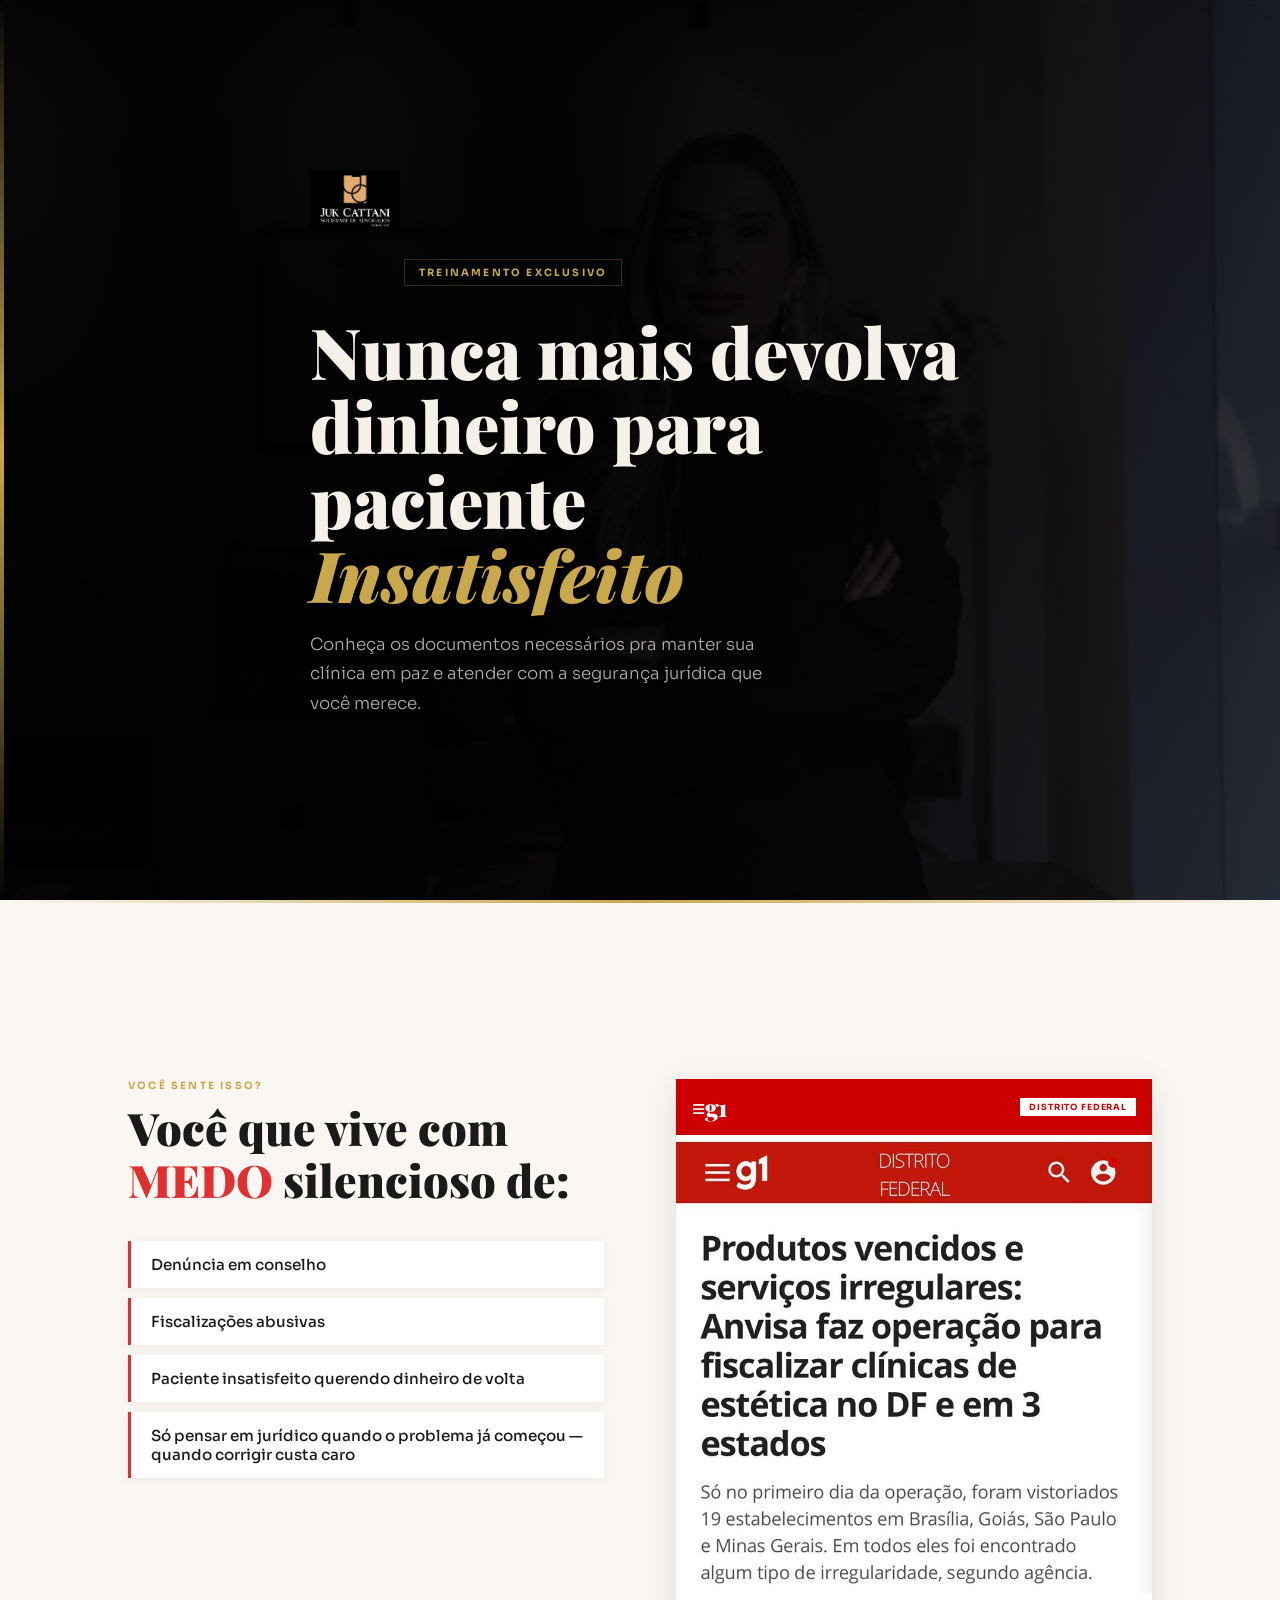
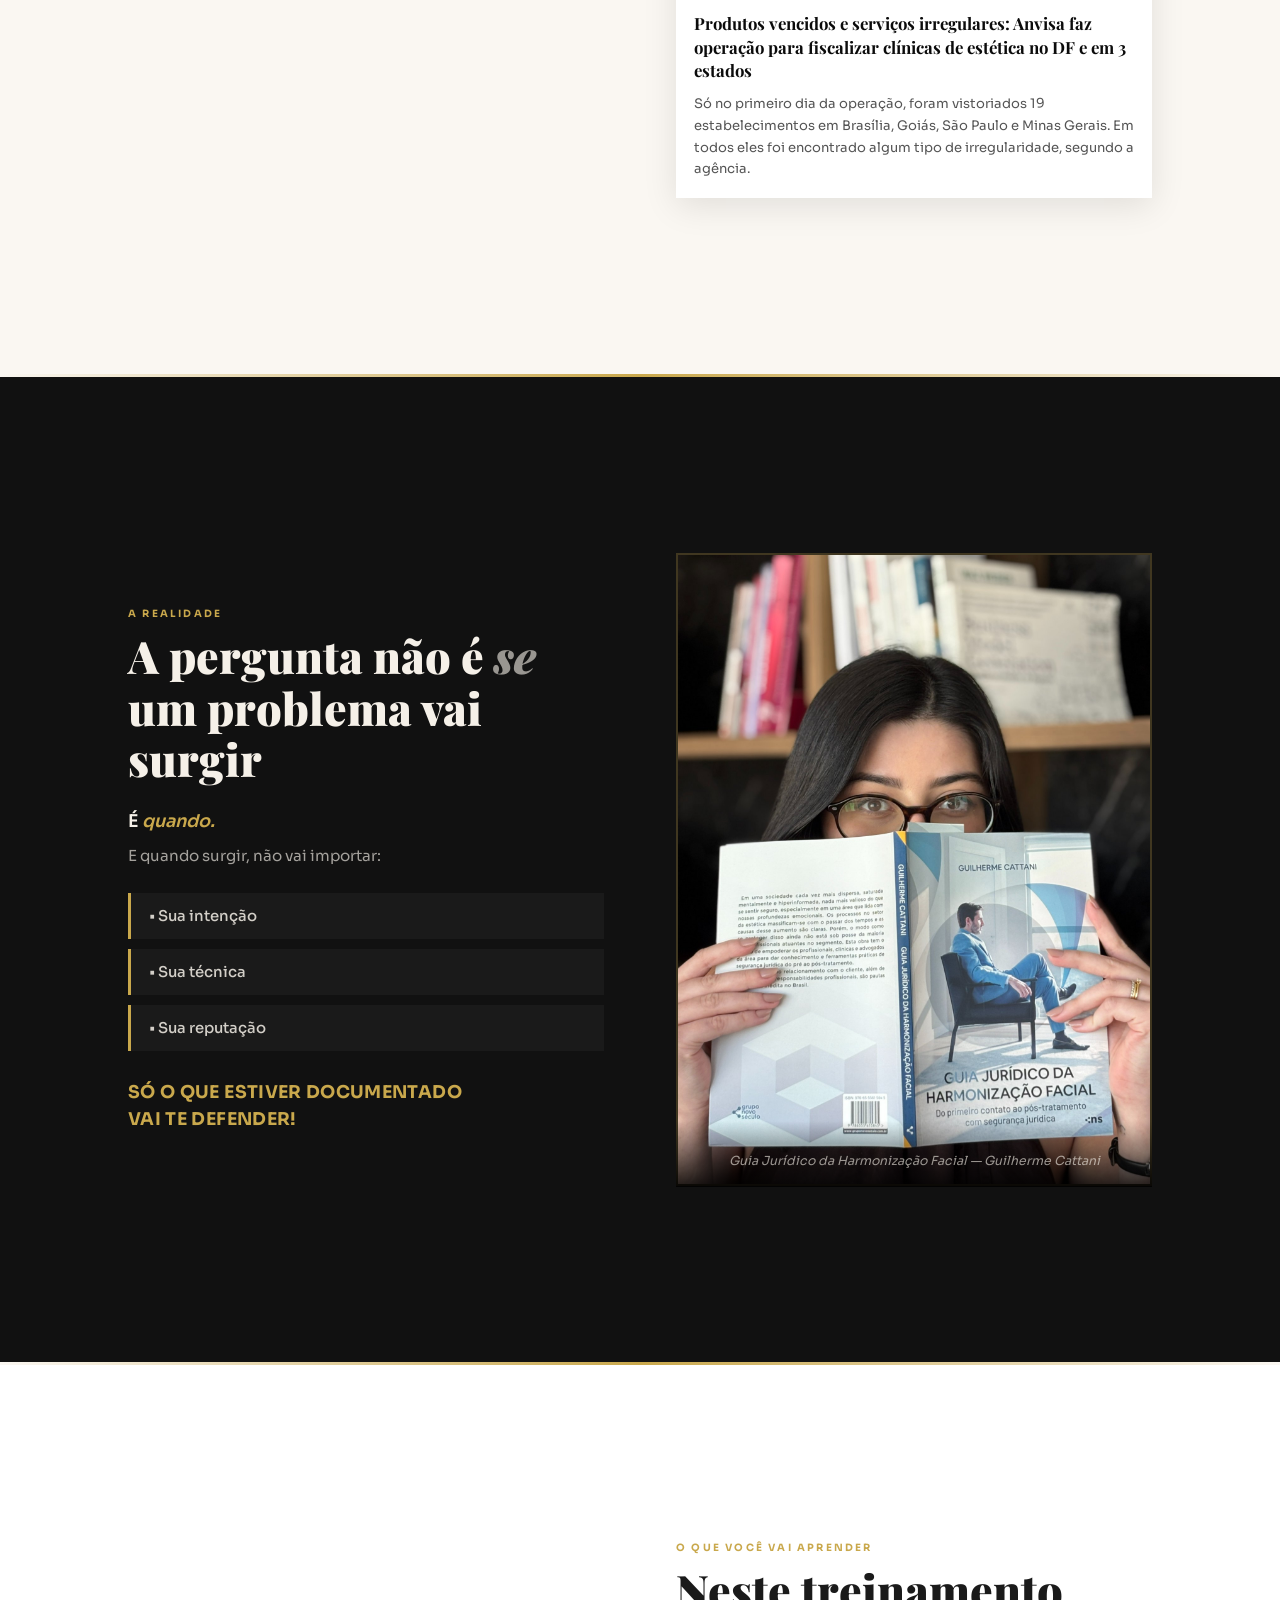
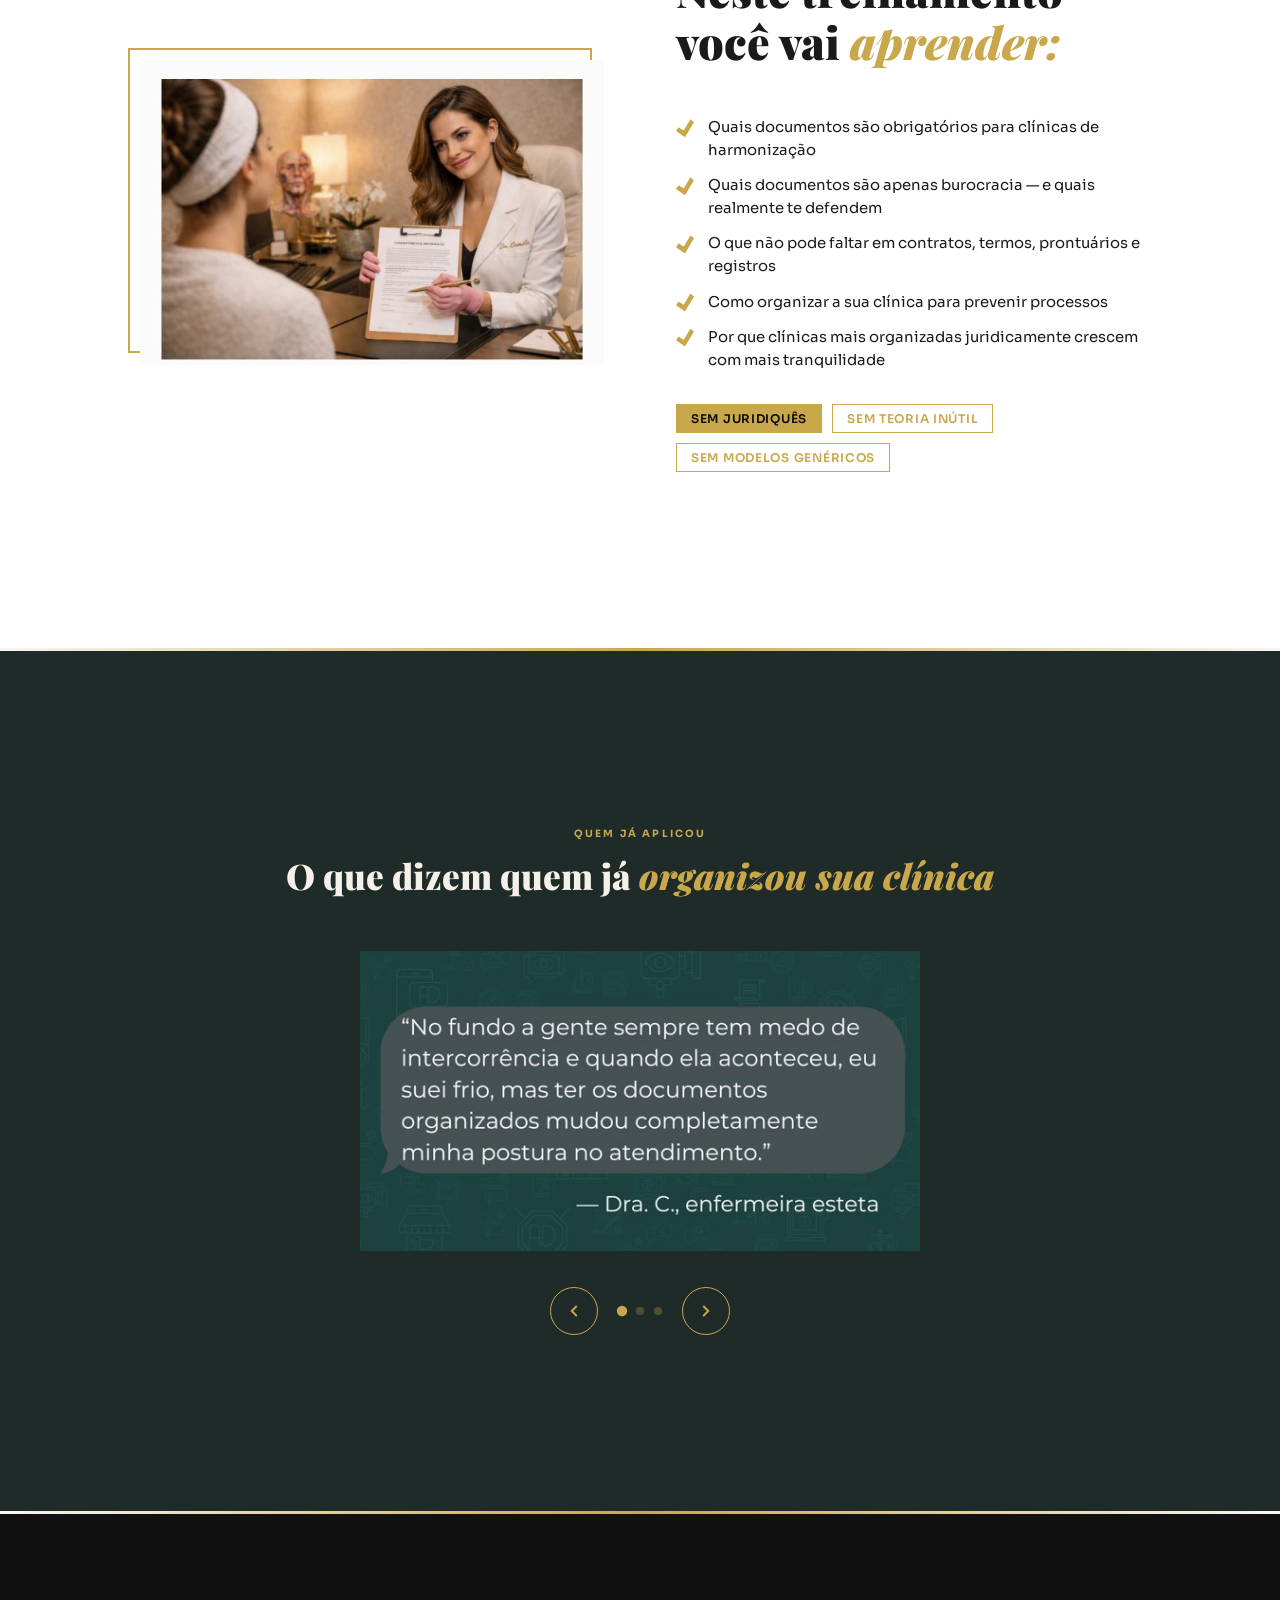
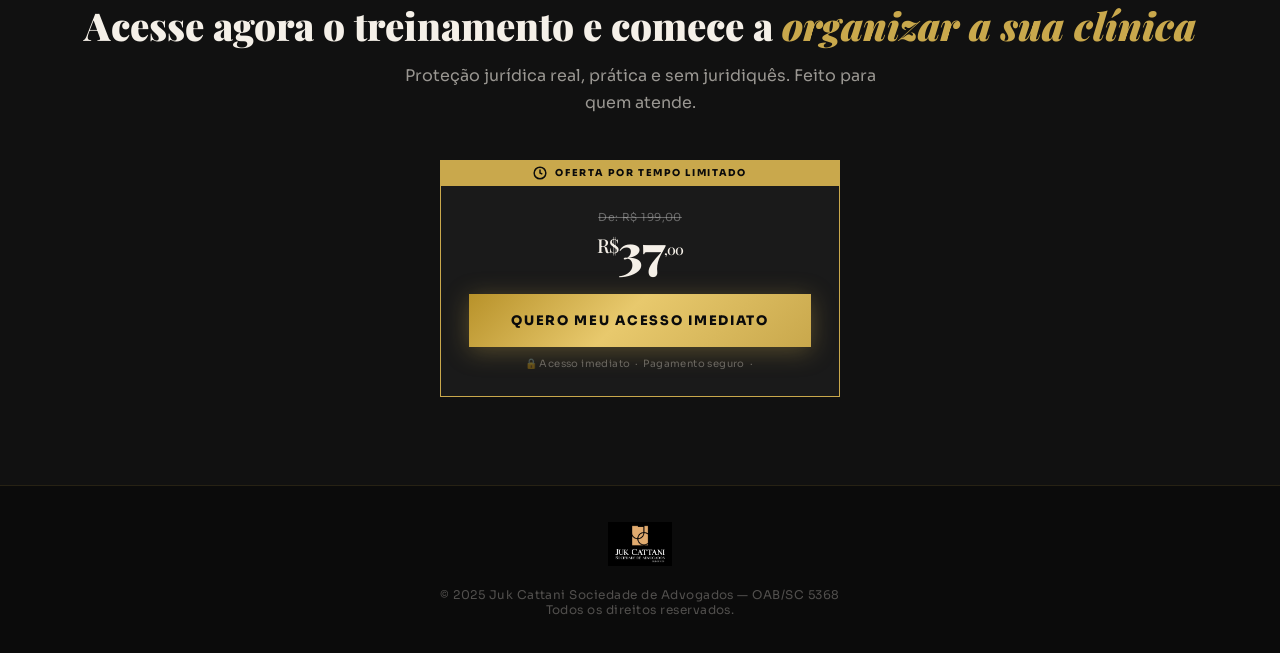
==== index.html @ ebd2e1d2 "Add files via upload" ====
<!DOCTYPE html>
<html lang="pt-BR">
<head>
<meta charset="UTF-8">
<meta name="viewport" content="width=device-width, initial-scale=1.0">
<title>Nunca Mais Devolva Dinheiro Para Paciente Insatisfeito — Juk Cattani</title>
<link rel="preconnect" href="https://fonts.googleapis.com">
<link rel="preconnect" href="https://fonts.gstatic.com" crossorigin>
<link href="https://fonts.googleapis.com/css2?family=Playfair+Display:ital,wght@0,700;0,900;1,700&family=Sora:wght@300;400;500;600;700;800&display=swap" rel="stylesheet">
<link rel="stylesheet" href="style.css">
</head>
<body>

<!-- HERO -->
<section class="hero">
  <div class="hero-bg"></div>
  <div class="hero-noise"></div>
  <div class="hero-gradient"></div>
  <div class="hero-line"></div>
  <div class="hero-content">
    <img data-src="__LOGO__" class="hero-logo" alt="Juk Cattani" src="">
    <div class="hero-tag">Treinamento Exclusivo</div>
    <h1>Nunca mais devolva dinheiro para paciente <span class="italic">Insatisfeito</span></h1>
    <p class="hero-sub">Conheça os documentos necessários pra manter sua clínica em paz e atender com a segurança jurídica que você merece.</p>
  </div>
</section>

<hr class="gold-divider">

<!-- PAIN -->
<section class="pain-section section-full">
  <div class="section">
    <div class="pain-grid">
      <div class="reveal-left">
        <div class="pain-intro">
          <div class="section-label">Você sente isso?</div>
          <h2 class="section-title">Você que vive com <span class="red">MEDO</span> silencioso de:</h2>
        </div>
        <ul class="pain-list">
          <li>Denúncia em conselho</li>
          <li>Fiscalizações abusivas</li>
          <li>Paciente insatisfeito querendo dinheiro de volta</li>
          <li>Só pensar em jurídico quando o problema já começou — quando corrigir custa caro</li>
        </ul>
      </div>
      <div class="reveal-right">
        <div class="news-card">
          <div class="news-header">
            <span class="news-g1">≡g1</span>
            <span class="news-region">Distrito Federal</span>
          </div>
          <div class="news-img-wrap">
            <img data-src="__NEWS__" alt="Notícia G1 Anvisa" src="" style="width:100%;display:block">
          </div>
          <div class="news-body">
            <h4>Produtos vencidos e serviços irregulares: Anvisa faz operação para fiscalizar clínicas de estética no DF e em 3 estados</h4>
            <p>Só no primeiro dia da operação, foram vistoriados 19 estabelecimentos em Brasília, Goiás, São Paulo e Minas Gerais. Em todos eles foi encontrado algum tipo de irregularidade, segundo a agência.</p>
          </div>
        </div>
      </div>
    </div>
  </div>
</section>

<hr class="gold-divider">

<!-- URGENCY -->
<section class="urgency-section section-full">
  <div class="section">
    <div class="urgency-grid">
      <div class="urgency-text reveal-left">
        <div class="section-label">A realidade</div>
        <h2 class="section-title" style="color:var(--white)">A pergunta não é <em style="color:rgba(245,240,232,.6)">se</em> um problema vai surgir</h2>
        <p class="urgency-lead">É <span style="color:var(--gold);font-style:italic">quando.</span></p>
        <p style="color:rgba(245,240,232,.65);font-size:.95rem;line-height:1.7;margin-bottom:20px">E quando surgir, não vai importar:</p>
        <div class="urgency-cards">
          <div class="urgency-card">• Sua intenção</div>
          <div class="urgency-card">• Sua técnica</div>
          <div class="urgency-card">• Sua reputação</div>
        </div>
        <p class="urgency-bold">SÓ O QUE ESTIVER DOCUMENTADO<br>VAI TE DEFENDER!</p>
      </div>
      <div class="urgency-img-wrap reveal-right">
        <img data-src="__BOOK__" alt="Guia Jurídico da Harmonização Facial" src="">
        <div class="urgency-img-label">Guia Jurídico da Harmonização Facial — Guilherme Cattani</div>
      </div>
    </div>
  </div>
</section>

<hr class="gold-divider">

<!-- LEARN -->
<section class="learn-section section-full">
  <div class="section">
    <div class="learn-grid">
      <div class="reveal-left">
        <div class="learn-img-outer">
          <div class="learn-img-deco"></div>
          <img data-src="__LEARN__" alt="Profissional em atendimento" src="">
        </div>
      </div>
      <div class="learn-content reveal-right">
        <div class="section-label">O que você vai aprender</div>
        <h2 class="section-title">Neste treinamento você vai <span class="italic">aprender:</span></h2>
        <br>
        <ul class="learn-items">
          <li>Quais documentos são obrigatórios para clínicas de harmonização</li>
          <li>Quais documentos são apenas burocracia — e quais realmente te defendem</li>
          <li>O que não pode faltar em contratos, termos, prontuários e registros</li>
          <li>Como organizar a sua clínica para prevenir processos</li>
          <li>Por que clínicas mais organizadas juridicamente crescem com mais tranquilidade</li>
        </ul>
        <div class="learn-tags">
          <span class="learn-tag solid">Sem juridiquês</span>
          <span class="learn-tag">Sem teoria inútil</span>
          <span class="learn-tag">Sem modelos genéricos</span>
        </div>
      </div>
    </div>
  </div>
</section>

<hr class="gold-divider">

<!-- TESTIMONIALS -->
<section class="testi-section section-full">
  <div class="section">
    <div class="section-label testi-label">Quem já aplicou</div>
    <h2 class="testi-heading reveal">O que dizem quem já <span class="accent">organizou sua clínica</span></h2>
    <div class="carousel-wrap reveal">
      <div class="carousel-track" id="testiTrack">
        <div class="carousel-slide"><img data-src="__T1__" alt="Depoimento Dra. C." src=""></div>
        <div class="carousel-slide"><img data-src="__T2__" alt="Depoimento Dra. R." src=""></div>
        <div class="carousel-slide"><img data-src="__T3__" alt="Depoimento Dra. M." src=""></div>
      </div>
    </div>
    <div class="carousel-controls">
      <button class="carousel-btn" id="testiPrev" aria-label="Anterior">
        <svg width="18" height="18" viewBox="0 0 24 24" fill="none" stroke="currentColor" stroke-width="2.5" stroke-linecap="round"><polyline points="15 18 9 12 15 6"/></svg>
      </button>
      <div class="carousel-dots" id="testiDots">
        <button class="carousel-dot active" data-index="0"></button>
        <button class="carousel-dot" data-index="1"></button>
        <button class="carousel-dot" data-index="2"></button>
      </div>
      <button class="carousel-btn" id="testiNext" aria-label="Próximo">
        <svg width="18" height="18" viewBox="0 0 24 24" fill="none" stroke="currentColor" stroke-width="2.5" stroke-linecap="round"><polyline points="9 18 15 12 9 6"/></svg>
      </button>
    </div>
  </div>
</section>

<hr class="gold-divider">

<!-- FINAL CTA -->
<section class="final-cta" id="comprar">
  <h2>Acesse agora o treinamento e comece a <span class="accent">organizar a sua clínica</span></h2>
  <p>Proteção jurídica real, prática e sem juridiquês. Feito para quem atende.</p>
  <div class="final-cta-wrap">
    <div class="final-cta-island">
      <div class="cta-timer-bar" style="justify-content:center">
        <svg width="14" height="14" viewBox="0 0 24 24" fill="none" stroke="currentColor" stroke-width="2.5"><circle cx="12" cy="12" r="10"/><path d="M12 6v6l4 2"/></svg>
        Oferta por Tempo Limitado
      </div>
      <div class="cta-box">
        <div class="cta-de"><s>De: R$ 199,00</s></div>
        <div class="cta-price"><sup>R$</sup>37<sup style="font-size:.9rem;margin-top:16px">,00</sup></div>
        <a href="#" class="btn-main">Quero Meu Acesso Imediato</a>
        <div class="cta-note">🔒 Acesso imediato &nbsp;·&nbsp; Pagamento seguro &nbsp;·&nbsp;</div>
      </div>
    </div>
  </div>
</section>

<!-- FOOTER -->
<footer class="footer">
  <img data-src="__LOGO__" class="footer-logo" alt="Juk Cattani" src="">
  <p>© 2025 Juk Cattani Sociedade de Advogados — OAB/SC 5368<br>Todos os direitos reservados.</p>
</footer>
<script src="script.js"></script>
</body>
</html>
---- style.css ----
*,*::before,*::after{box-sizing:border-box;margin:0;padding:0}
:root{
  --black:#0b0b0b;--dark:#111;--mid:#1a1a1a;--card-bg:#1e2b28;
  --gold:#c9a84c;--gold-light:#e8c96d;--gold-pale:#f5e9c8;
  --red:#c0392b;--red-bright:#e03030;
  --white:#f5f0e8;--cream:#faf7f2;--offwhite:#f0ebe0;
  --text:#1a1a1a;--muted:#666;--border:rgba(201,168,76,0.25);
}
html{scroll-behavior:smooth}
body{font-family:'Sora',sans-serif;background:var(--cream);color:var(--text);overflow-x:hidden}
.hero{position:relative;min-height:100vh;background:var(--black);display:flex;align-items:center;overflow:hidden}
.hero-bg{position:absolute;inset:0;opacity:.38;filter:grayscale(15%);background-size:cover;background-position:center 20%}
.hero-noise{position:absolute;inset:0;background-image:url("data:image/svg+xml,%3Csvg viewBox='0 0 200 200' xmlns='http://www.w3.org/2000/svg'%3E%3Cfilter id='n'%3E%3CfeTurbulence type='fractalNoise' baseFrequency='0.9' numOctaves='4' stitchTiles='stitch'/%3E%3C/filter%3E%3Crect width='100%25' height='100%25' filter='url(%23n)' opacity='0.04'/%3E%3C/svg%3E");opacity:.35;pointer-events:none}
.hero-gradient{position:absolute;inset:0;background:linear-gradient(110deg,rgba(0,0,0,.93) 42%,rgba(0,0,0,.35) 100%)}
.hero-line{position:absolute;left:0;top:0;bottom:0;width:4px;background:linear-gradient(180deg,transparent,var(--gold),transparent)}
.hero-content{position:relative;z-index:2;max-width:1120px;margin:0 auto;padding:120px 48px 80px}
.hero-logo{width:90px;margin-bottom:44px}
.hero-tag{display:inline-block;font-size:10px;font-weight:700;letter-spacing:.22em;text-transform:uppercase;color:var(--gold);border:1px solid var(--border);padding:6px 14px;margin-bottom:28px}
.hero h1{font-family:'Playfair Display',serif;font-size:clamp(3rem,5.5vw,5.2rem);font-weight:900;line-height:1.06;color:var(--white);max-width:660px;margin-bottom:18px}
.hero h1 .italic{font-style:italic;color:var(--gold)}
.hero-sub{font-size:1.05rem;font-weight:300;color:rgba(245,240,232,.72);max-width:460px;line-height:1.75;margin-bottom:52px}
.cta-island{display:inline-flex;flex-direction:column;align-items:stretch;min-width:340px}
.cta-timer-bar{background:var(--gold);color:var(--black);font-size:9.5px;font-weight:800;letter-spacing:.18em;text-transform:uppercase;padding:6px 16px;display:flex;align-items:center;gap:8px}
.cta-box{background:var(--mid);border:1px solid var(--gold);border-top:none;padding:24px 28px 26px;text-align:center}
.cta-de{font-size:11px;color:rgba(200,200,200,.45);letter-spacing:.04em;margin-bottom:2px}
.cta-price{font-family:'Playfair Display',serif;font-size:3rem;font-weight:900;color:var(--white);line-height:1;margin-bottom:20px;letter-spacing:-.02em}
.cta-price sup{font-size:1.2rem;vertical-align:top;margin-top:10px;display:inline-block;font-weight:500}
.btn-main{display:block;width:100%;background:linear-gradient(135deg,#b8922a 0%,var(--gold-light) 45%,var(--gold) 100%);color:var(--black);font-family:'Sora',sans-serif;font-size:.82rem;font-weight:800;letter-spacing:.13em;text-transform:uppercase;padding:18px 24px;border:none;cursor:pointer;text-decoration:none;text-align:center;position:relative;overflow:hidden;box-shadow:0 4px 24px rgba(201,168,76,.35);transition:filter .2s,transform .15s,box-shadow .2s}
.btn-main::before{content:'';position:absolute;inset:0;background:linear-gradient(135deg,transparent 30%,rgba(255,255,255,.28) 50%,transparent 70%);transform:translateX(-120%);transition:transform .55s}
.btn-main:hover::before{transform:translateX(120%)}
.btn-main:hover{filter:brightness(1.07);transform:translateY(-2px);box-shadow:0 8px 32px rgba(201,168,76,.45)}
.btn-main:active{transform:translateY(0)}
.cta-note{font-size:10px;color:rgba(245,240,232,.35);margin-top:10px;letter-spacing:.04em}
.section{max-width:1120px;margin:0 auto;padding:88px 48px}
.section-full{padding:88px 48px}
.section-label{font-size:10px;font-weight:700;letter-spacing:.22em;text-transform:uppercase;color:var(--gold);margin-bottom:10px}
.section-title{font-family:'Playfair Display',serif;font-weight:900;font-size:clamp(1.9rem,3.5vw,2.8rem);line-height:1.15;margin-bottom:0}
.section-title .red{color:var(--red-bright)}
.section-title .italic{font-style:italic;color:var(--gold)}
.pain-section{background:var(--cream)}
.pain-grid{display:grid;grid-template-columns:1fr 1fr;gap:72px;align-items:start}
.pain-intro{margin-bottom:36px}
.pain-list{list-style:none;display:flex;flex-direction:column;gap:10px;margin-top:32px}
.pain-list li{border-left:3px solid var(--red-bright);padding:14px 20px;background:white;font-size:.95rem;font-weight:500;box-shadow:0 2px 10px rgba(0,0,0,.06);transition:transform .2s,box-shadow .2s,border-color .2s}
.pain-list li:hover{transform:translateX(5px);box-shadow:0 4px 20px rgba(0,0,0,.1);border-color:var(--gold)}
.news-card{background:white;box-shadow:0 8px 32px rgba(0,0,0,.1);overflow:hidden}
.news-header{background:#cc0000;color:white;padding:12px 16px;display:flex;align-items:center;gap:10px}
.news-g1{font-family:'Playfair Display',serif;font-size:1.5rem;font-weight:900;letter-spacing:-.03em}
.news-region{font-size:8.5px;font-weight:700;letter-spacing:.1em;text-transform:uppercase;background:white;color:#cc0000;padding:4px 9px;margin-left:auto;white-space:nowrap}
.news-img-wrap{padding:0}
.news-img-wrap img{width:100%;display:block}
.news-body{padding:18px}
.news-body h4{font-size:1.05rem;font-weight:700;line-height:1.42;margin-bottom:10px;color:var(--black);font-family:'Playfair Display',serif}
.news-body p{font-size:.82rem;color:#555;line-height:1.65}
.urgency-section{background:var(--dark)}
.urgency-grid{display:grid;grid-template-columns:1fr 1fr;gap:72px;align-items:center}
.urgency-lead{font-size:1.1rem;font-weight:600;color:var(--white);margin:24px 0 10px;line-height:1.4}
.urgency-cards{display:flex;flex-direction:column;gap:10px;margin-top:24px}
.urgency-card{border-left:3px solid var(--gold);padding:14px 18px;background:rgba(255,255,255,.04);color:rgba(245,240,232,.85);font-size:.93rem;font-weight:500;transition:background .2s}
.urgency-card:hover{background:rgba(201,168,76,.08)}
.urgency-bold{font-size:1.1rem;font-weight:700;color:var(--gold);margin-top:28px;letter-spacing:.02em;line-height:1.5}
.urgency-img-wrap{position:relative}
.urgency-img-wrap img{width:100%;display:block;border:2px solid var(--border)}
.urgency-img-label{position:absolute;bottom:-1px;left:0;right:0;background:linear-gradient(transparent,rgba(0,0,0,.85));padding:32px 20px 18px;font-size:.78rem;color:rgba(245,240,232,.6);font-style:italic;text-align:center}
.learn-section{background:white}
.learn-grid{display:grid;grid-template-columns:1fr 1fr;gap:72px;align-items:center}
.learn-img-outer{position:relative;padding:12px 0 0 12px}
.learn-img-deco{position:absolute;top:0;left:0;right:12px;bottom:12px;border:2px solid var(--gold)}
.learn-img-outer img{position:relative;z-index:1;width:100%;display:block;object-fit:cover;max-height:520px}
.learn-content .section-title{margin-bottom:28px}
.learn-items{list-style:none;display:flex;flex-direction:column;gap:12px}
.learn-items li{display:flex;align-items:flex-start;gap:14px;font-size:.93rem;line-height:1.55;color:var(--text)}
.learn-items li::before{content:'';flex-shrink:0;width:18px;height:18px;margin-top:3px;background:var(--gold);clip-path:polygon(14% 44%,0 65%,50% 100%,100% 16%,80% 0%,43% 62%)}
.learn-tags{display:flex;flex-wrap:wrap;gap:10px;margin-top:32px}
.learn-tag{font-size:.75rem;font-weight:600;letter-spacing:.06em;text-transform:uppercase;padding:6px 14px;border:1.5px solid var(--gold);color:var(--gold)}
.learn-tag.solid{background:var(--gold);color:var(--black)}
.testi-section{background:var(--card-bg)}
.testi-label{text-align:center;margin-bottom:12px}
.testi-heading{font-family:'Playfair Display',serif;font-size:clamp(1.6rem,2.8vw,2.2rem);font-weight:900;color:var(--white);text-align:center;margin-bottom:52px}
.testi-heading .accent{color:var(--gold);font-style:italic}
.carousel-wrap{position:relative;overflow:hidden}
.carousel-track{display:flex;transition:transform .5s cubic-bezier(.4,0,.2,1)}
.carousel-slide{flex:0 0 100%;padding:0 12px}
.carousel-slide img{width:100%;display:block;margin:0 auto;max-width:560px}
.carousel-controls{display:flex;align-items:center;justify-content:center;gap:20px;margin-top:36px}
.carousel-btn{width:48px;height:48px;border-radius:50%;border:1.5px solid var(--gold);background:transparent;color:var(--gold);cursor:pointer;display:flex;align-items:center;justify-content:center;transition:background .2s,color .2s,transform .15s;flex-shrink:0}
.carousel-btn:hover{background:var(--gold);color:var(--black);transform:scale(1.08)}
.carousel-dots{display:flex;gap:10px}
.carousel-dot{width:8px;height:8px;border-radius:50%;background:rgba(201,168,76,.3);border:none;cursor:pointer;padding:0;transition:background .3s,transform .3s}
.carousel-dot.active{background:var(--gold);transform:scale(1.3)}
.final-cta{background:var(--dark);text-align:center;padding:88px 48px}
.final-cta h2{font-family:'Playfair Display',serif;font-size:clamp(1.8rem,3vw,2.6rem);font-weight:900;color:var(--white);margin-bottom:14px;line-height:1.2}
.final-cta h2 .accent{color:var(--gold);font-style:italic}
.final-cta p{font-size:1rem;color:rgba(245,240,232,.6);max-width:500px;margin:0 auto 44px;line-height:1.7}
.final-cta-wrap{display:flex;justify-content:center}
.final-cta-island{display:inline-flex;flex-direction:column;align-items:stretch;min-width:340px;max-width:400px;width:100%}
.footer{background:var(--black);text-align:center;padding:36px 48px;border-top:1px solid rgba(201,168,76,.15)}
.footer-logo{width:64px;margin:0 auto 16px}
.footer p{font-size:.75rem;color:rgba(245,240,232,.3);letter-spacing:.04em}
.gold-divider{height:3px;background:linear-gradient(90deg,transparent,var(--gold),transparent);border:none;margin:0}
.reveal{opacity:0;transform:translateY(28px);transition:opacity .7s ease,transform .7s ease}
.reveal.visible{opacity:1;transform:none}
.reveal-left{opacity:0;transform:translateX(-28px);transition:opacity .7s ease,transform .7s ease}
.reveal-left.visible{opacity:1;transform:none}
.reveal-right{opacity:0;transform:translateX(28px);transition:opacity .7s ease,transform .7s ease}
.reveal-right.visible{opacity:1;transform:none}
@media(max-width:768px){
  .hero-content,.section,.section-full,.final-cta,.footer{padding-left:24px;padding-right:24px}
  .pain-grid,.urgency-grid,.learn-grid{grid-template-columns:1fr;gap:40px}
  .carousel-slide img{max-width:100%}
  .cta-island,.final-cta-island{min-width:0;width:100%}
  .hero h1{font-size:2.4rem}
  .urgency-img-wrap{display:none}
}
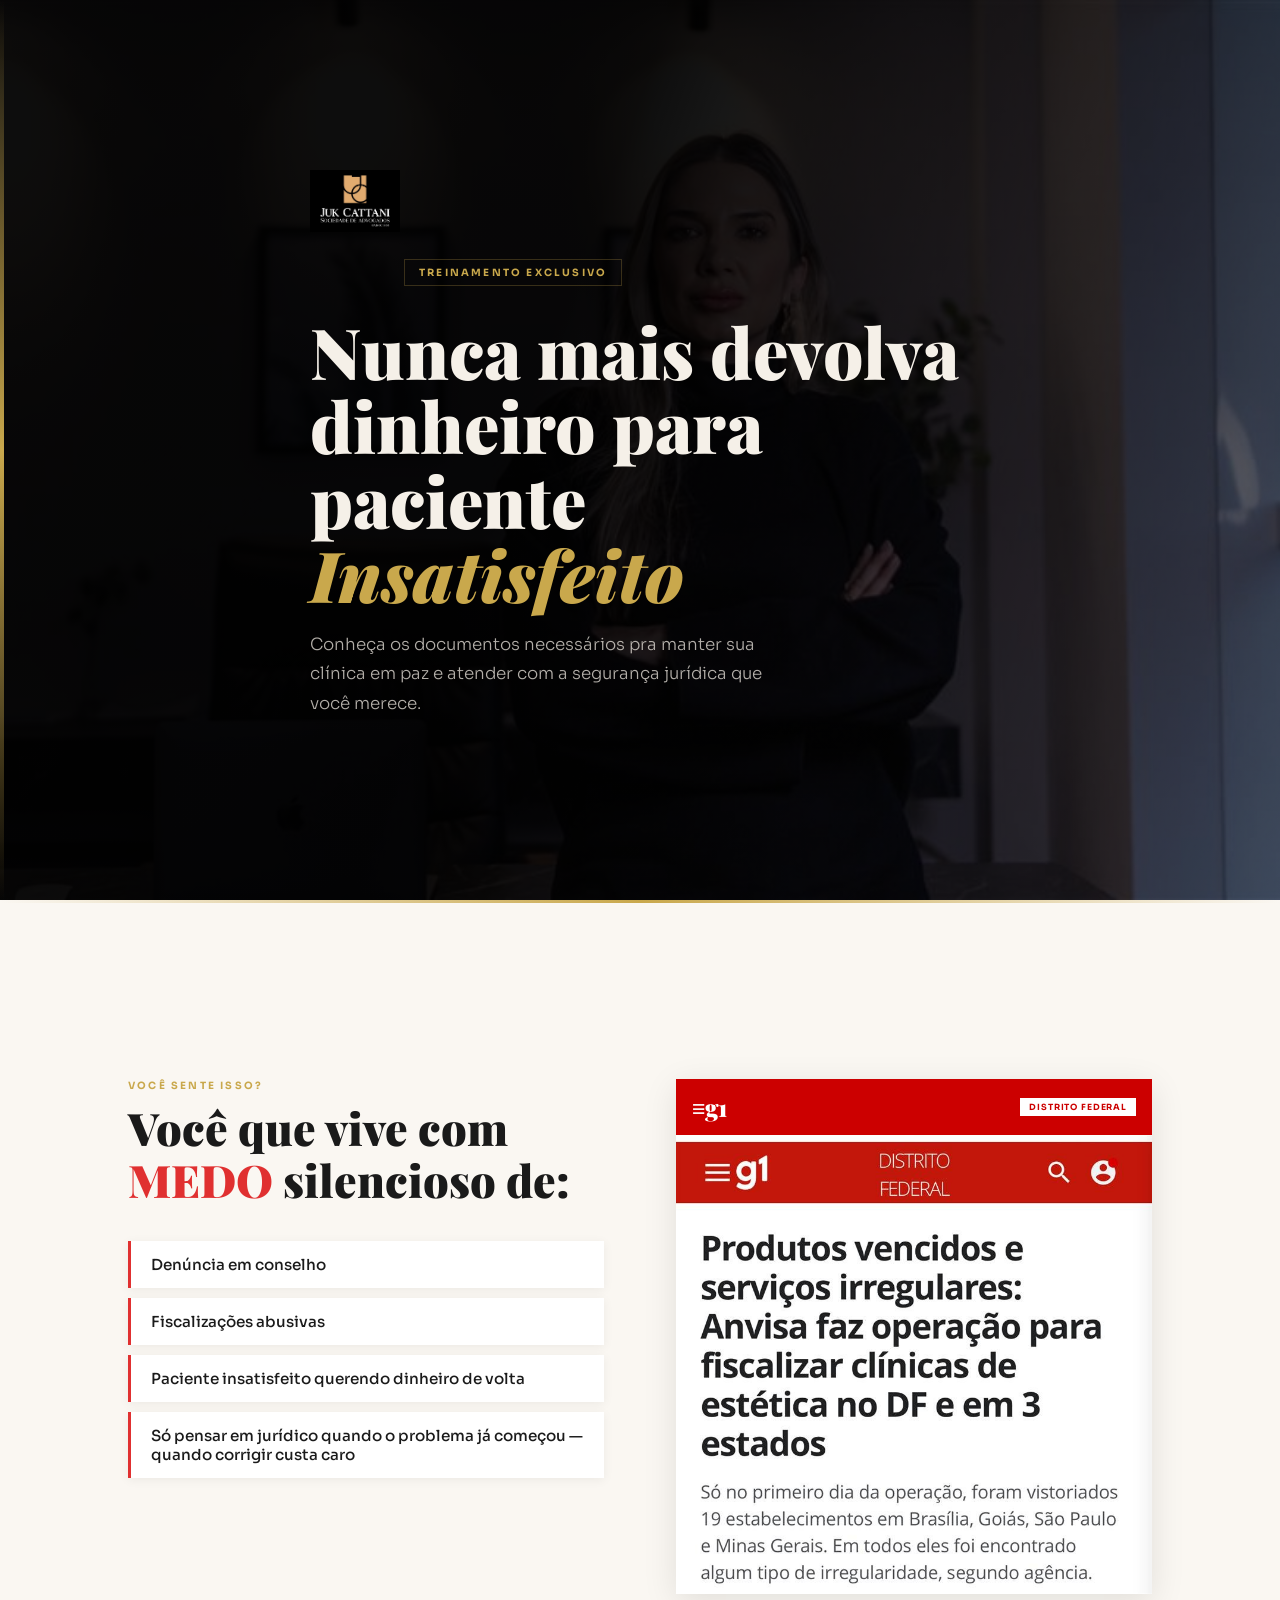
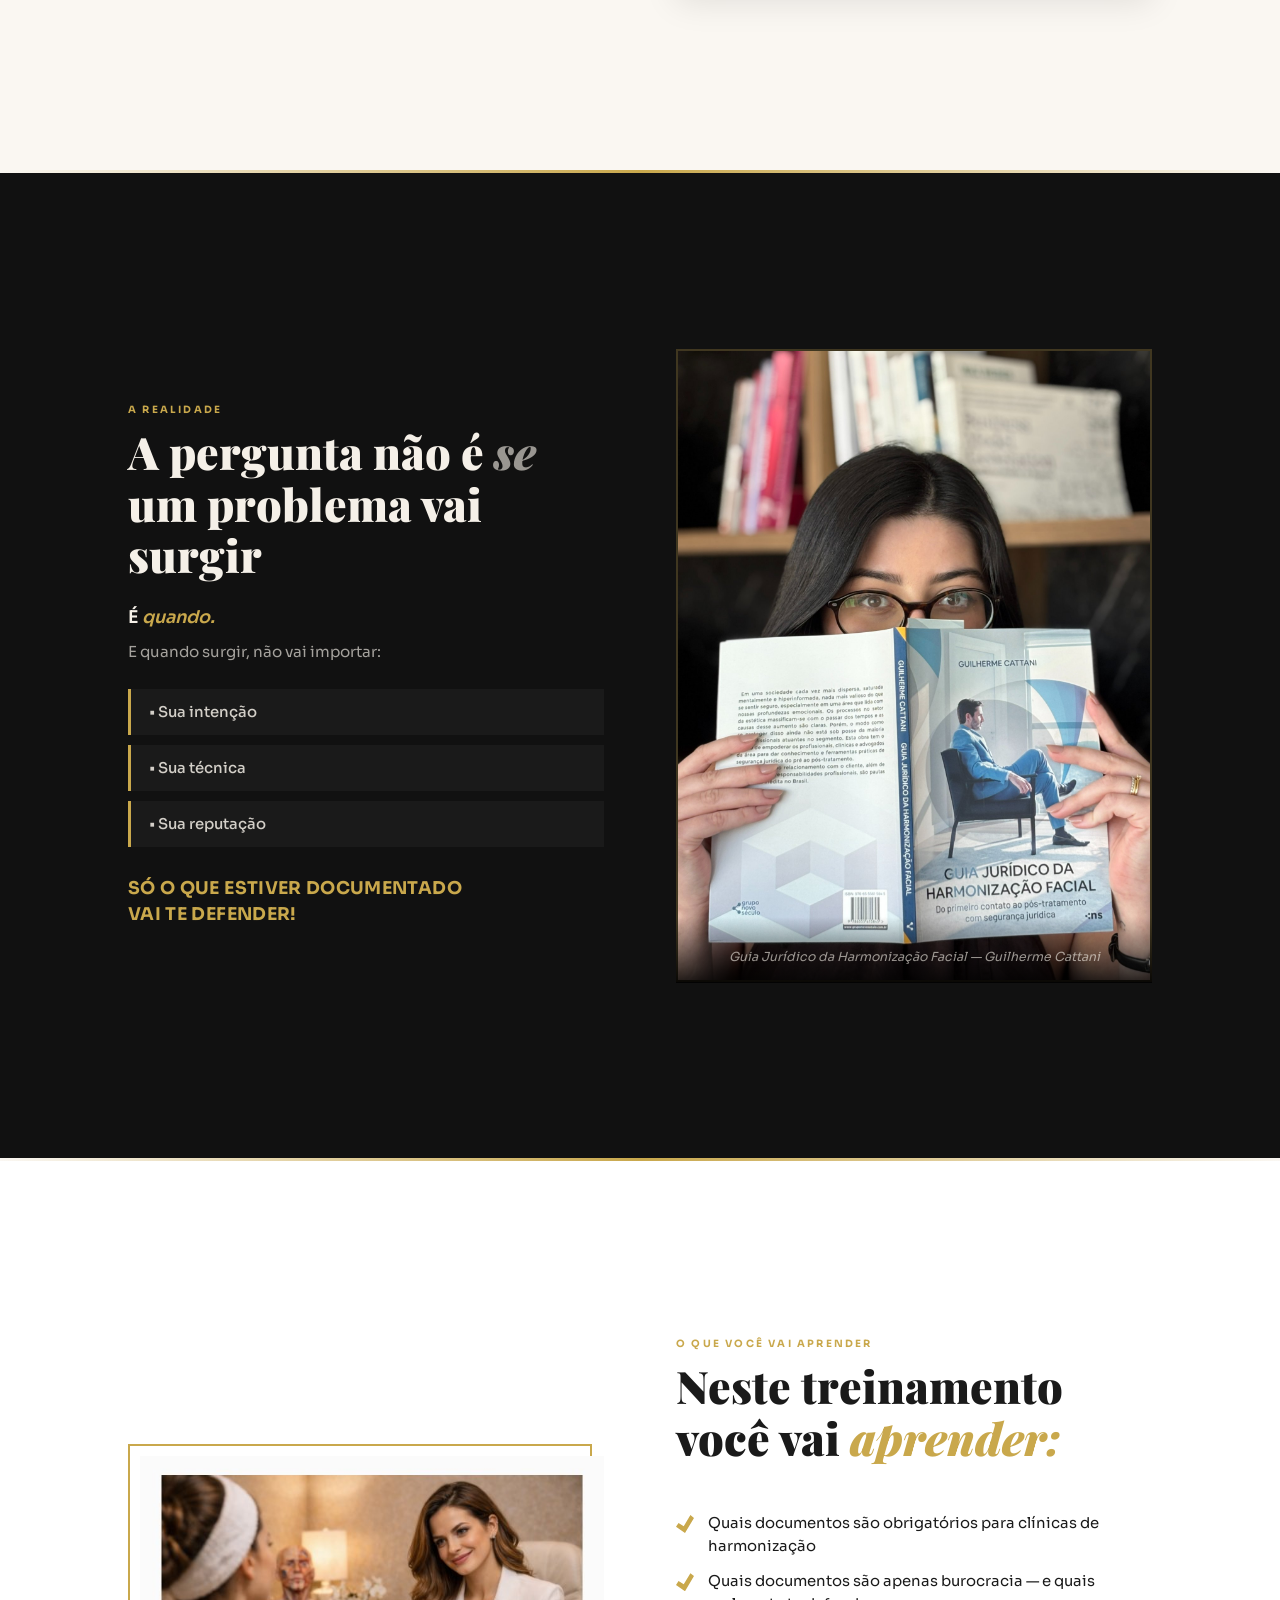
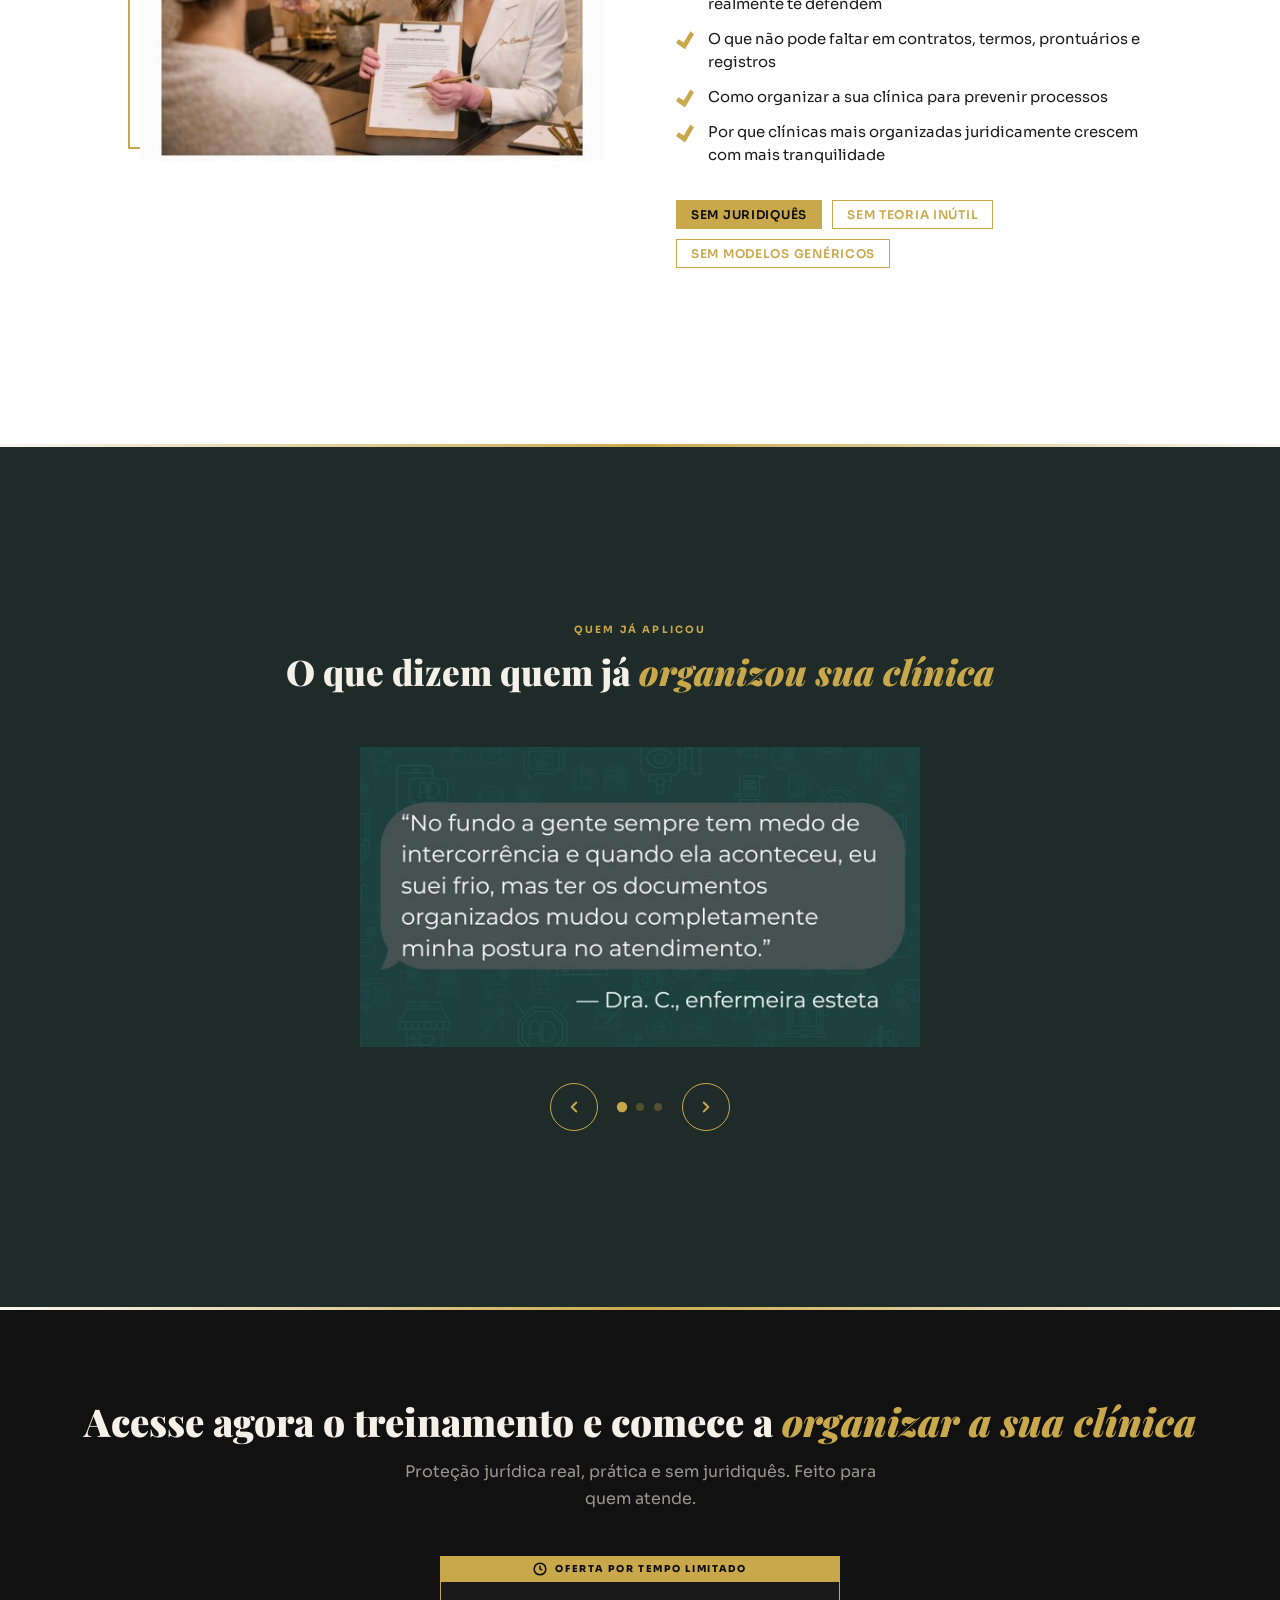
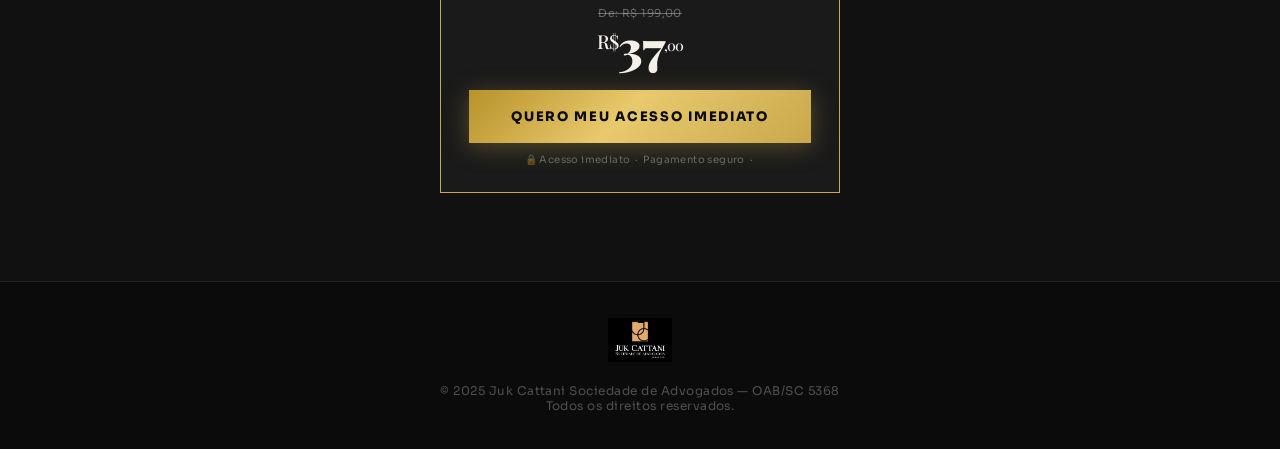
==== commit e91dccb8: "Remove news body section from index.html Removed news body content from index.html." ====
--- a/index.html
+++ b/index.html
@@ -51,10 +51,6 @@
           </div>
           <div class="news-img-wrap">
             <img data-src="__NEWS__" alt="Notícia G1 Anvisa" src="" style="width:100%;display:block">
-          </div>
-          <div class="news-body">
-            <h4>Produtos vencidos e serviços irregulares: Anvisa faz operação para fiscalizar clínicas de estética no DF e em 3 estados</h4>
-            <p>Só no primeiro dia da operação, foram vistoriados 19 estabelecimentos em Brasília, Goiás, São Paulo e Minas Gerais. Em todos eles foi encontrado algum tipo de irregularidade, segundo a agência.</p>
           </div>
         </div>
       </div>
@@ -180,4 +176,4 @@
 </footer>
 <script src="script.js"></script>
 </body>
-</html>+</html>
--- a/style.css
+++ b/style.css
@@ -9,7 +9,7 @@
 html{scroll-behavior:smooth}
 body{font-family:'Sora',sans-serif;background:var(--cream);color:var(--text);overflow-x:hidden}
 .hero{position:relative;min-height:100vh;background:var(--black);display:flex;align-items:center;overflow:hidden}
-.hero-bg{position:absolute;inset:0;opacity:.38;filter:grayscale(15%);background-size:cover;background-position:center 20%}
+.hero-bg{position:absolute;inset:0;opacity:.70;filter:grayscale(15%);background-size:cover;background-position:center 20%}
 .hero-noise{position:absolute;inset:0;background-image:url("data:image/svg+xml,%3Csvg viewBox='0 0 200 200' xmlns='http://www.w3.org/2000/svg'%3E%3Cfilter id='n'%3E%3CfeTurbulence type='fractalNoise' baseFrequency='0.9' numOctaves='4' stitchTiles='stitch'/%3E%3C/filter%3E%3Crect width='100%25' height='100%25' filter='url(%23n)' opacity='0.04'/%3E%3C/svg%3E");opacity:.35;pointer-events:none}
 .hero-gradient{position:absolute;inset:0;background:linear-gradient(110deg,rgba(0,0,0,.93) 42%,rgba(0,0,0,.35) 100%)}
 .hero-line{position:absolute;left:0;top:0;bottom:0;width:4px;background:linear-gradient(180deg,transparent,var(--gold),transparent)}
@@ -111,4 +111,4 @@
   .cta-island,.final-cta-island{min-width:0;width:100%}
   .hero h1{font-size:2.4rem}
   .urgency-img-wrap{display:none}
-}+}
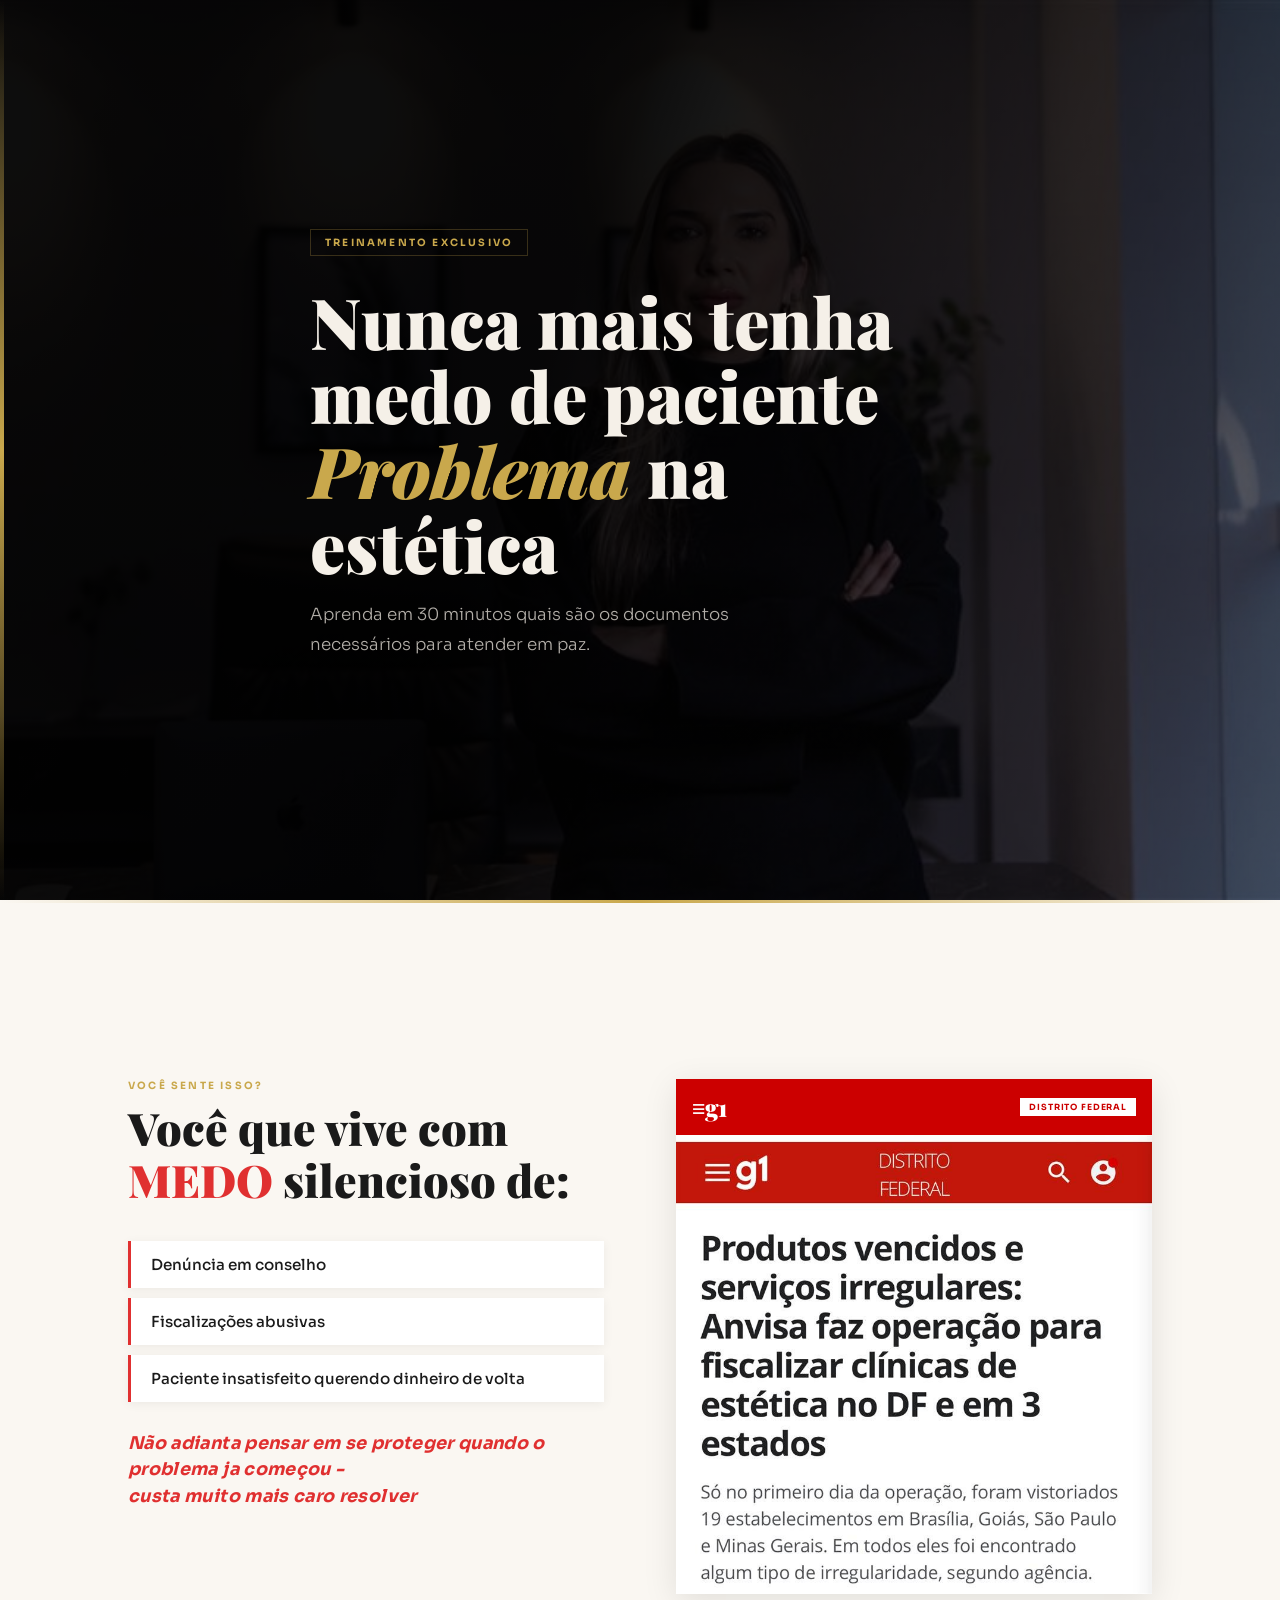
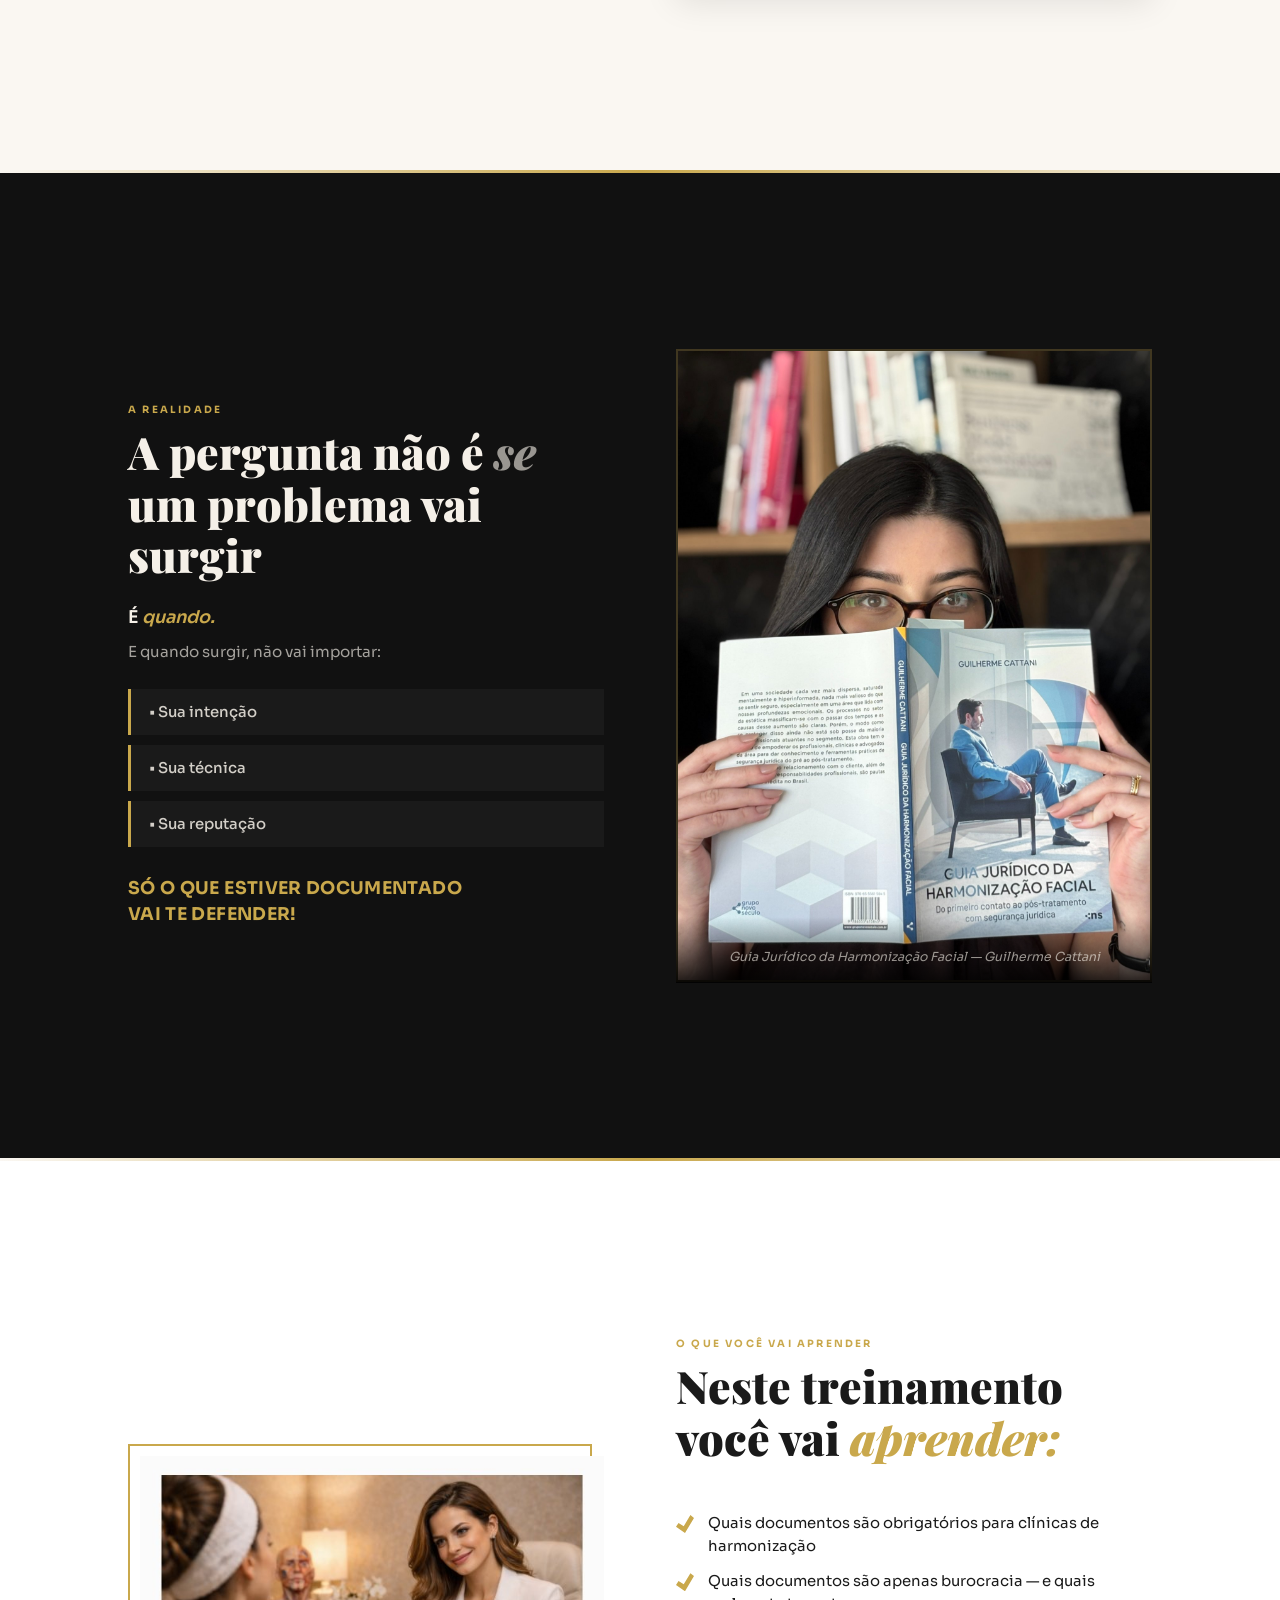
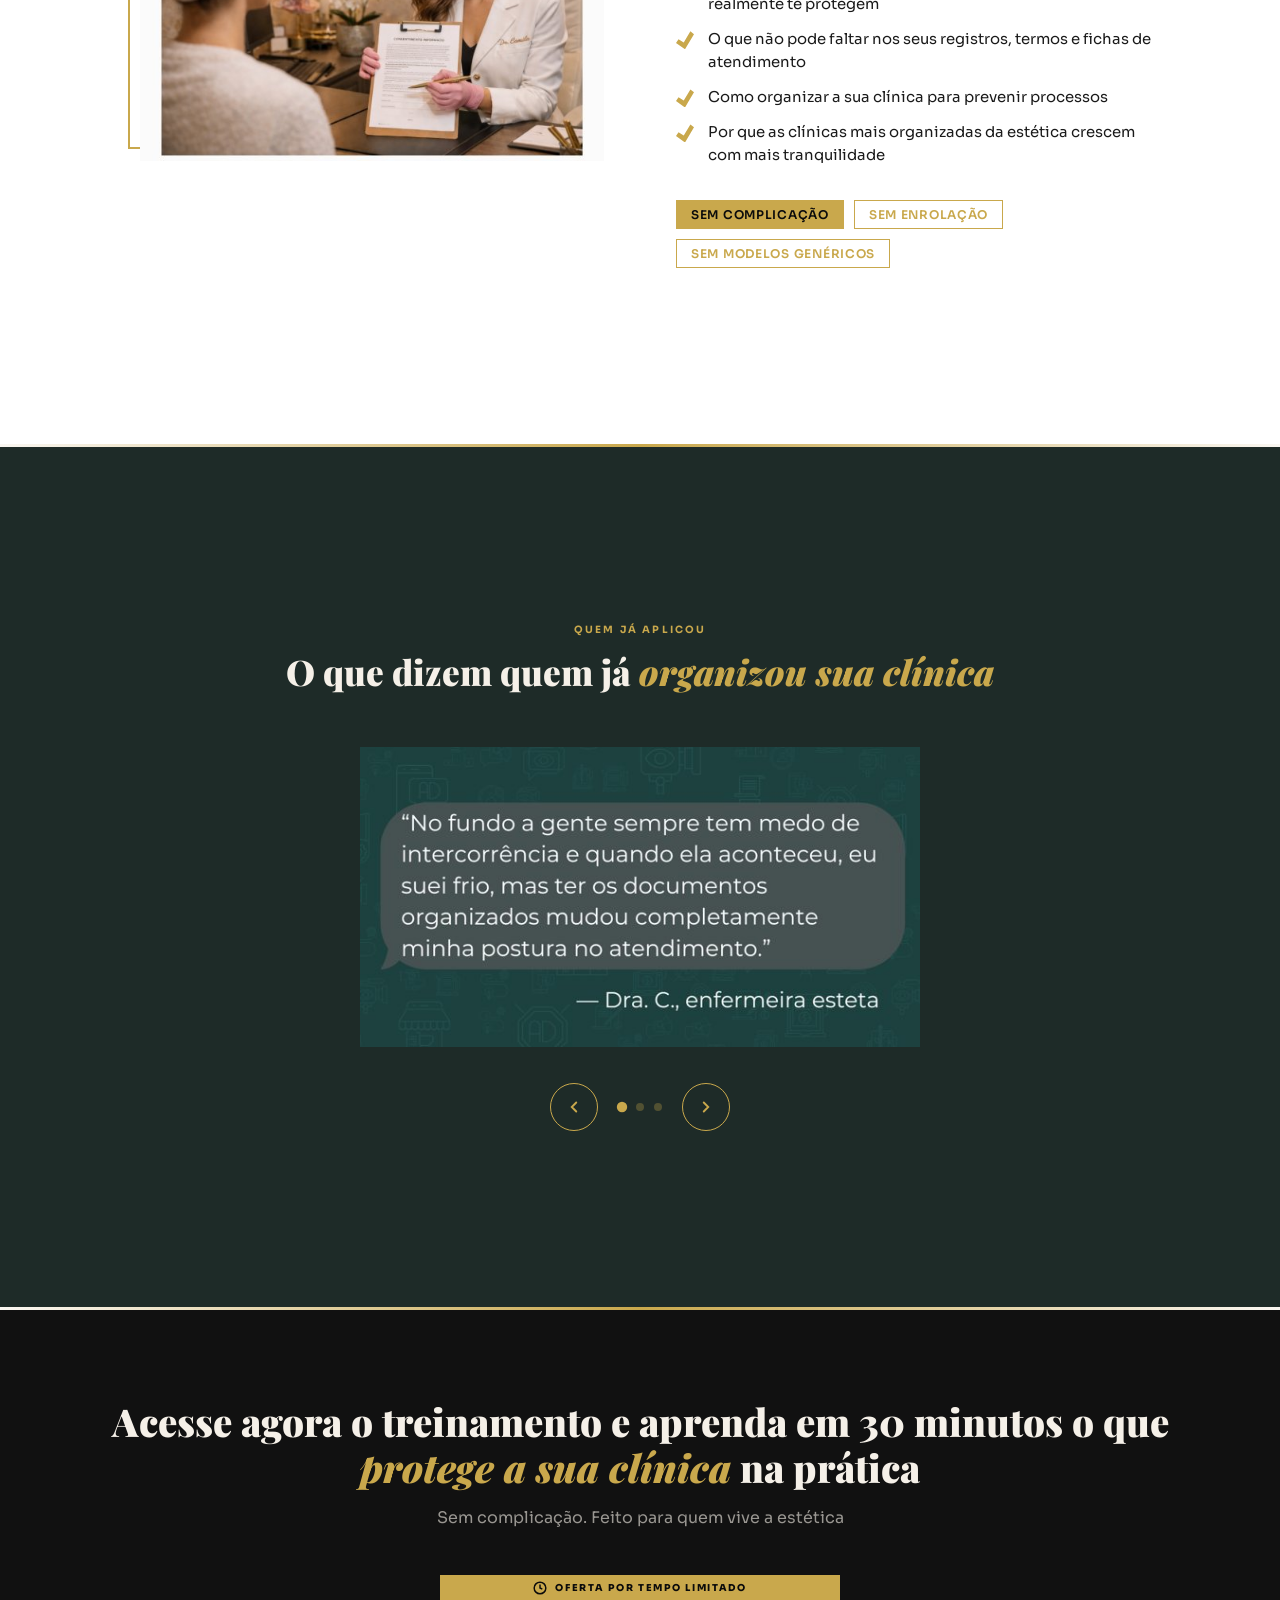
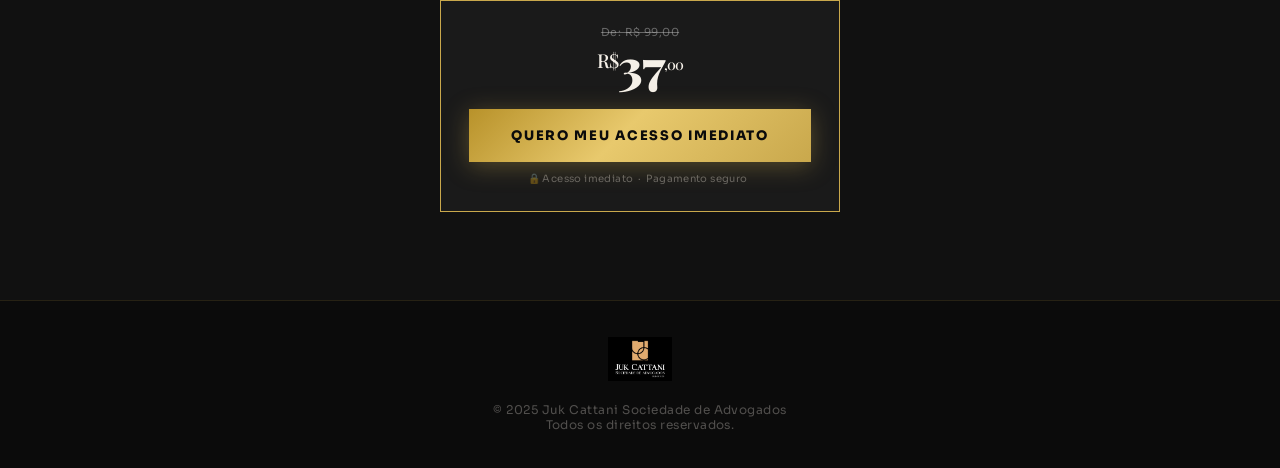
==== commit 1a3f5900: "Atualizações da lp" ====
--- a/index.html
+++ b/index.html
@@ -18,10 +18,9 @@
   <div class="hero-gradient"></div>
   <div class="hero-line"></div>
   <div class="hero-content">
-    <img data-src="__LOGO__" class="hero-logo" alt="Juk Cattani" src="">
     <div class="hero-tag">Treinamento Exclusivo</div>
-    <h1>Nunca mais devolva dinheiro para paciente <span class="italic">Insatisfeito</span></h1>
-    <p class="hero-sub">Conheça os documentos necessários pra manter sua clínica em paz e atender com a segurança jurídica que você merece.</p>
+    <h1>Nunca mais tenha medo de paciente <span class="italic">Problema</span> na estética</h1>
+    <p class="hero-sub">Aprenda em 30 minutos quais são os documentos necessários para atender em paz.</p>
   </div>
 </section>
 
@@ -40,8 +39,8 @@
           <li>Denúncia em conselho</li>
           <li>Fiscalizações abusivas</li>
           <li>Paciente insatisfeito querendo dinheiro de volta</li>
-          <li>Só pensar em jurídico quando o problema já começou — quando corrigir custa caro</li>
         </ul>
+        <p class="pain-complement-italic">Não adianta pensar em se proteger quando o problema ja começou - <br>custa muito mais caro resolver</p>
       </div>
       <div class="reveal-right">
         <div class="news-card">
@@ -102,14 +101,14 @@
         <br>
         <ul class="learn-items">
           <li>Quais documentos são obrigatórios para clínicas de harmonização</li>
-          <li>Quais documentos são apenas burocracia — e quais realmente te defendem</li>
-          <li>O que não pode faltar em contratos, termos, prontuários e registros</li>
+          <li>Quais documentos são apenas burocracia — e quais realmente te protegem</li>
+          <li>O que não pode faltar nos seus registros, termos e fichas de atendimento</li>
           <li>Como organizar a sua clínica para prevenir processos</li>
-          <li>Por que clínicas mais organizadas juridicamente crescem com mais tranquilidade</li>
+          <li>Por que as clínicas mais organizadas da estética crescem com mais tranquilidade</li>
         </ul>
         <div class="learn-tags">
-          <span class="learn-tag solid">Sem juridiquês</span>
-          <span class="learn-tag">Sem teoria inútil</span>
+          <span class="learn-tag solid">Sem complicação</span>
+          <span class="learn-tag">Sem enrolação</span>
           <span class="learn-tag">Sem modelos genéricos</span>
         </div>
       </div>
@@ -151,8 +150,8 @@
 
 <!-- FINAL CTA -->
 <section class="final-cta" id="comprar">
-  <h2>Acesse agora o treinamento e comece a <span class="accent">organizar a sua clínica</span></h2>
-  <p>Proteção jurídica real, prática e sem juridiquês. Feito para quem atende.</p>
+  <h2>Acesse agora o treinamento e aprenda em 30 minutos o que <span class="accent">protege a sua clínica</span> na prática</h2>
+  <p>Sem complicação. Feito para quem vive a estética</p>
   <div class="final-cta-wrap">
     <div class="final-cta-island">
       <div class="cta-timer-bar" style="justify-content:center">
@@ -160,10 +159,10 @@
         Oferta por Tempo Limitado
       </div>
       <div class="cta-box">
-        <div class="cta-de"><s>De: R$ 199,00</s></div>
+        <div class="cta-de"><s>De: R$ 99,00</s></div>
         <div class="cta-price"><sup>R$</sup>37<sup style="font-size:.9rem;margin-top:16px">,00</sup></div>
         <a href="#" class="btn-main">Quero Meu Acesso Imediato</a>
-        <div class="cta-note">🔒 Acesso imediato &nbsp;·&nbsp; Pagamento seguro &nbsp;·&nbsp;</div>
+        <div class="cta-note">🔒 Acesso imediato &nbsp;·&nbsp; Pagamento seguro &nbsp;</div>
       </div>
     </div>
   </div>
@@ -172,7 +171,7 @@
 <!-- FOOTER -->
 <footer class="footer">
   <img data-src="__LOGO__" class="footer-logo" alt="Juk Cattani" src="">
-  <p>© 2025 Juk Cattani Sociedade de Advogados — OAB/SC 5368<br>Todos os direitos reservados.</p>
+  <p>© 2025 Juk Cattani Sociedade de Advogados<br>Todos os direitos reservados.</p>
 </footer>
 <script src="script.js"></script>
 </body>
--- a/style.css
+++ b/style.css
@@ -43,6 +43,7 @@
 .pain-list{list-style:none;display:flex;flex-direction:column;gap:10px;margin-top:32px}
 .pain-list li{border-left:3px solid var(--red-bright);padding:14px 20px;background:white;font-size:.95rem;font-weight:500;box-shadow:0 2px 10px rgba(0,0,0,.06);transition:transform .2s,box-shadow .2s,border-color .2s}
 .pain-list li:hover{transform:translateX(5px);box-shadow:0 4px 20px rgba(0,0,0,.1);border-color:var(--gold)}
+.pain-complement-italic{font-style: italic;font-size:1.1rem;font-weight:700;color:var(--red-bright);margin-top:28px;letter-spacing:.02em;line-height:1.5}
 .news-card{background:white;box-shadow:0 8px 32px rgba(0,0,0,.1);overflow:hidden}
 .news-header{background:#cc0000;color:white;padding:12px 16px;display:flex;align-items:center;gap:10px}
 .news-g1{font-family:'Playfair Display',serif;font-size:1.5rem;font-weight:900;letter-spacing:-.03em}
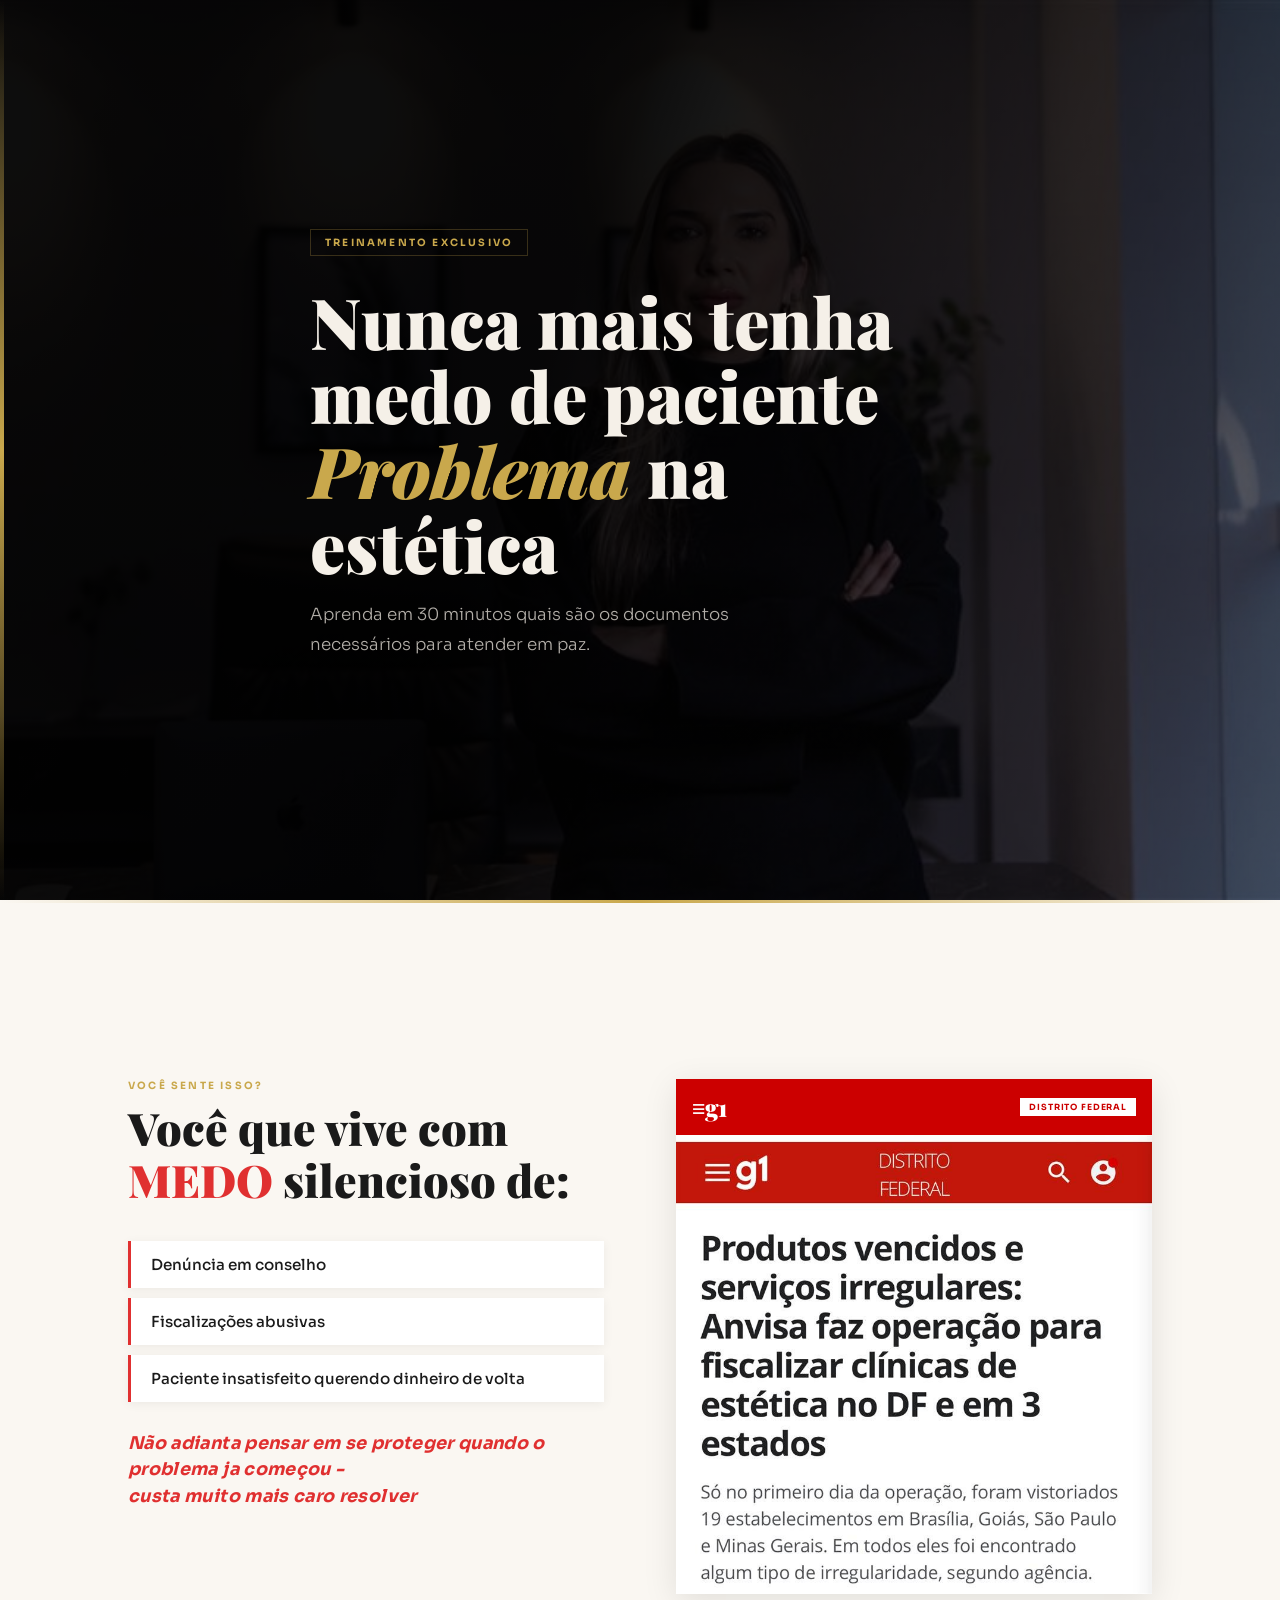
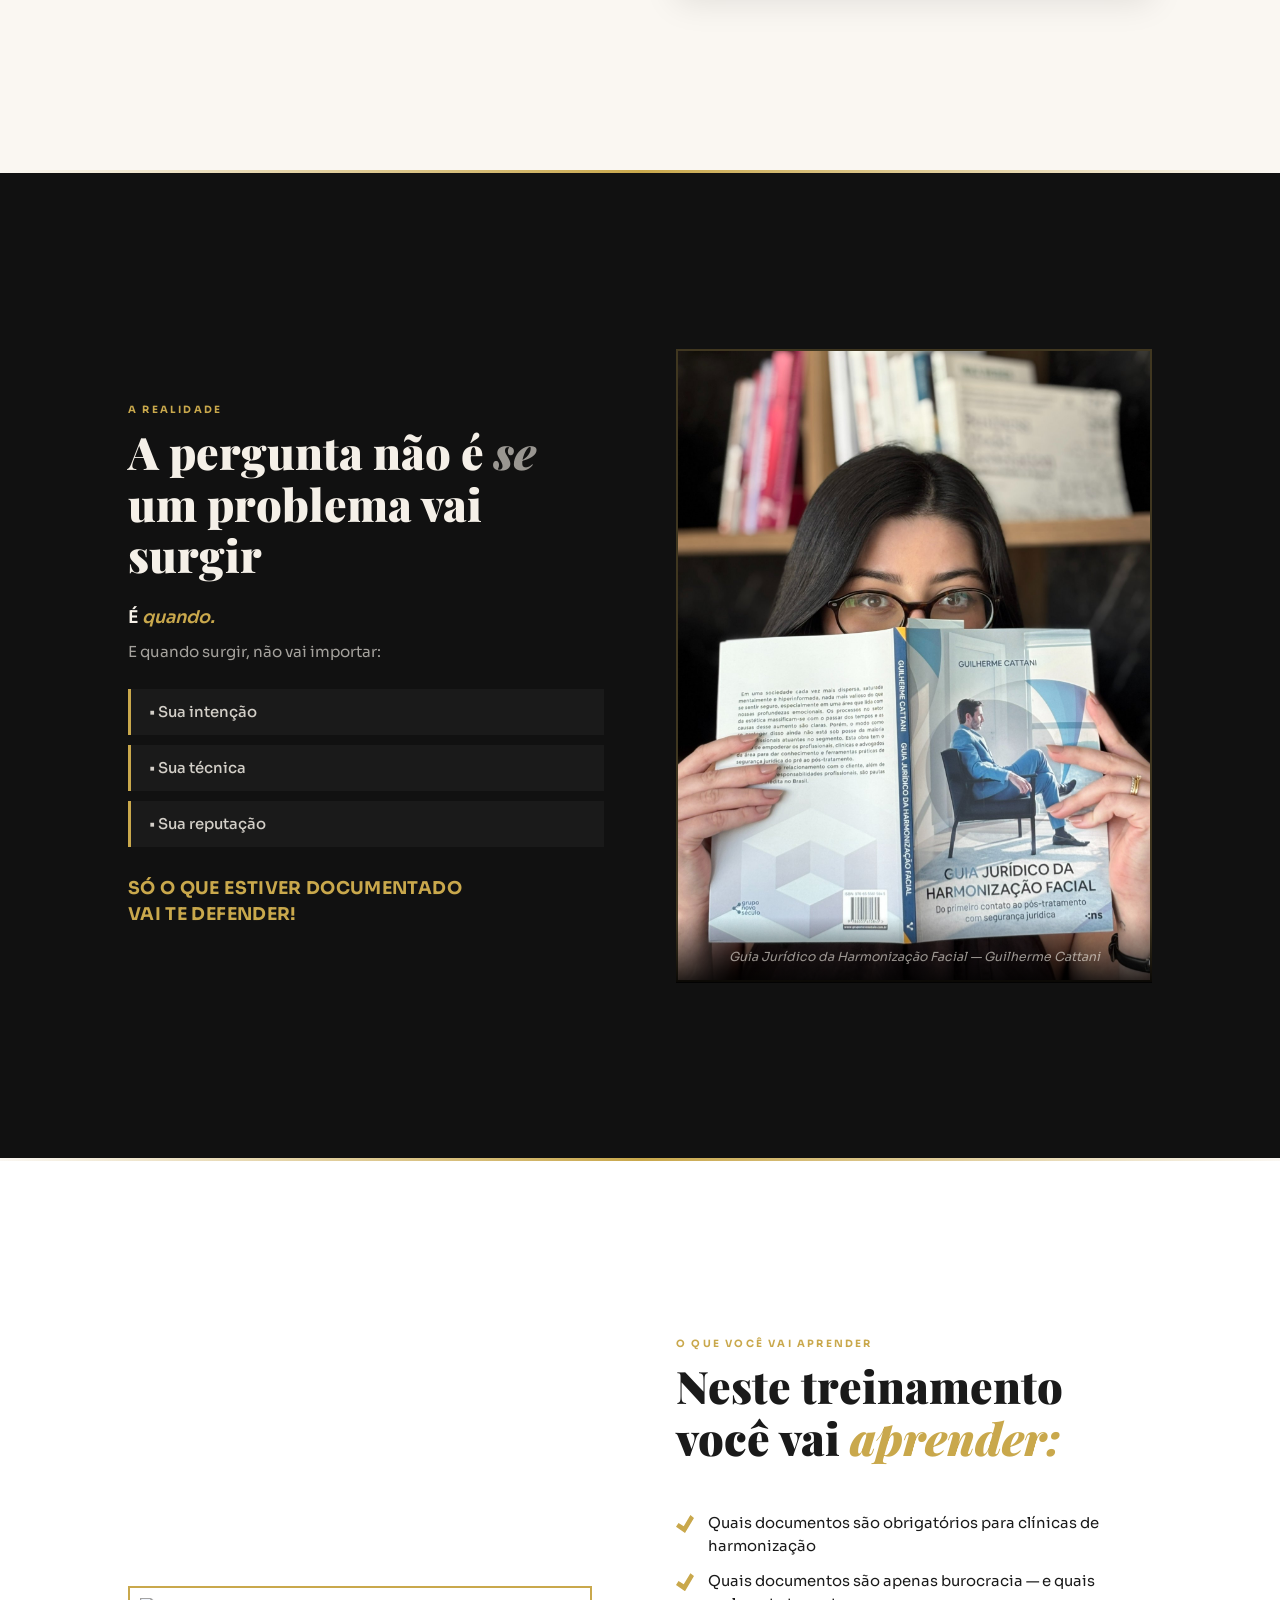
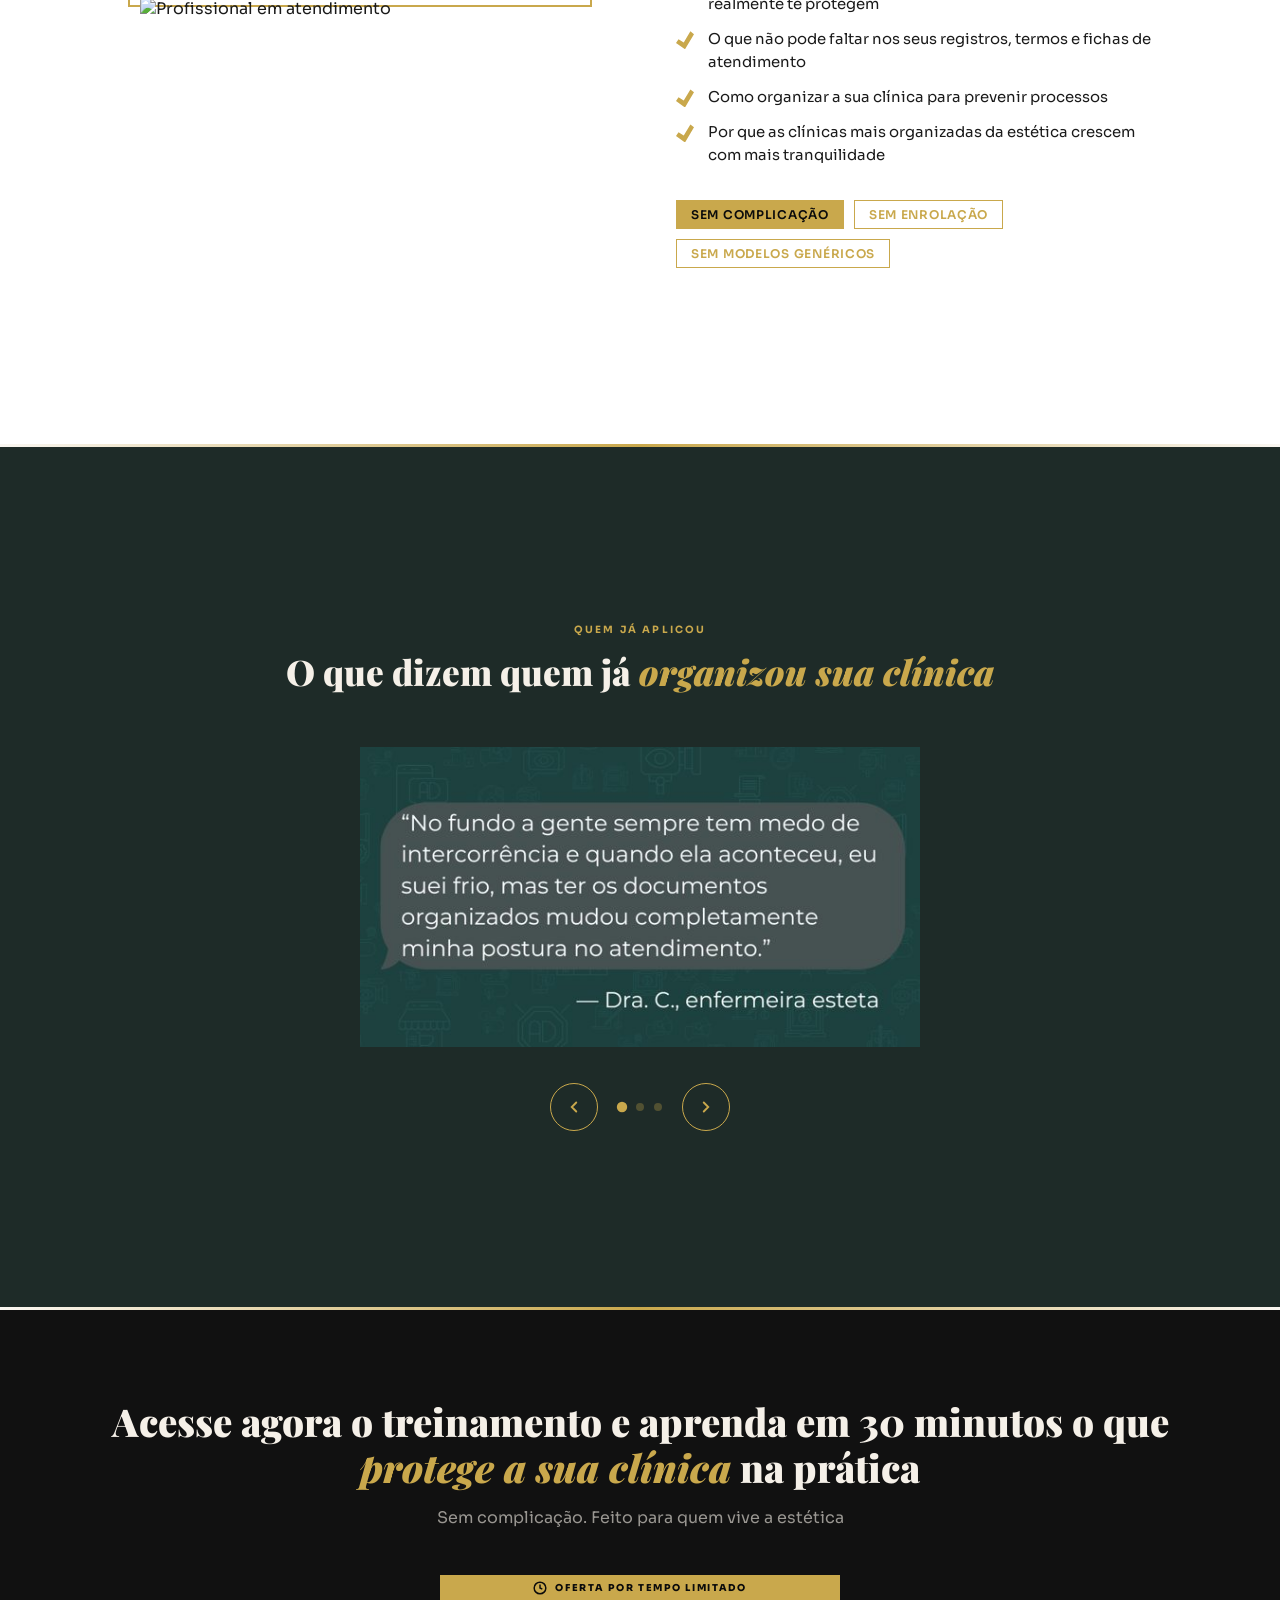
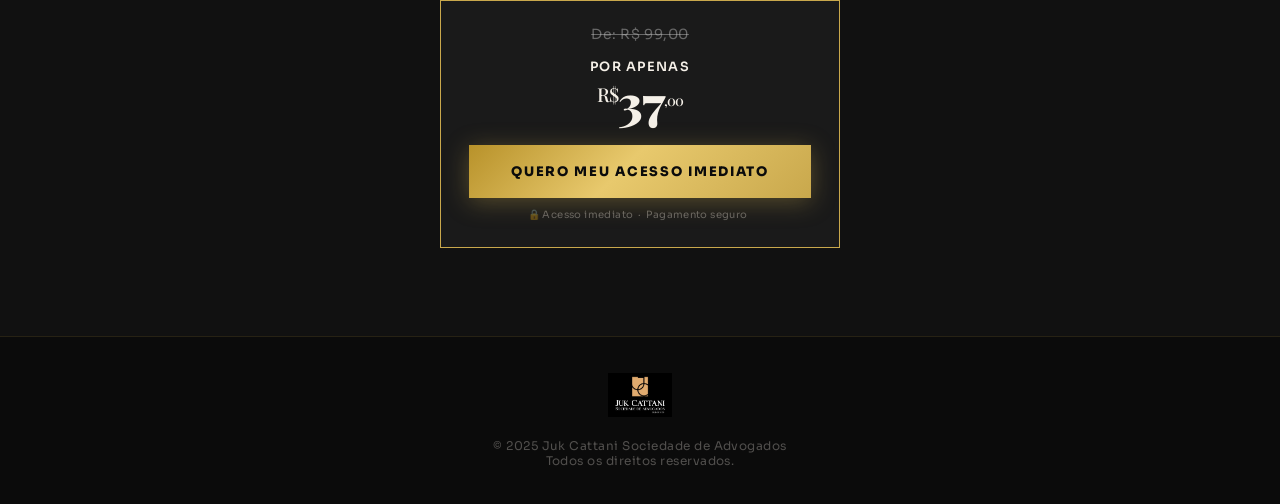
==== commit 3dc1acf8: "ajustes" ====
--- a/index.html
+++ b/index.html
@@ -160,6 +160,7 @@
       </div>
       <div class="cta-box">
         <div class="cta-de"><s>De: R$ 99,00</s></div>
+        <div class="cta-price-label">POR APENAS</div>
         <div class="cta-price"><sup>R$</sup>37<sup style="font-size:.9rem;margin-top:16px">,00</sup></div>
         <a href="#" class="btn-main">Quero Meu Acesso Imediato</a>
         <div class="cta-note">🔒 Acesso imediato &nbsp;·&nbsp; Pagamento seguro &nbsp;</div>
--- a/style.css
+++ b/style.css
@@ -22,9 +22,17 @@
 .cta-island{display:inline-flex;flex-direction:column;align-items:stretch;min-width:340px}
 .cta-timer-bar{background:var(--gold);color:var(--black);font-size:9.5px;font-weight:800;letter-spacing:.18em;text-transform:uppercase;padding:6px 16px;display:flex;align-items:center;gap:8px}
 .cta-box{background:var(--mid);border:1px solid var(--gold);border-top:none;padding:24px 28px 26px;text-align:center}
-.cta-de{font-size:11px;color:rgba(200,200,200,.45);letter-spacing:.04em;margin-bottom:2px}
+.cta-de{font-size:14px;color:rgba(200,200,200,.45);letter-spacing:.04em;margin-bottom:16px}
+.cta-price-label {
+  font-family: "Sora", sans-serif;
+  font-size: 0.8rem;
+  font-weight: 600;
+  color: var(--white);
+  letter-spacing: 0.1em;
+  margin-bottom: 2px;
+}
 .cta-price{font-family:'Playfair Display',serif;font-size:3rem;font-weight:900;color:var(--white);line-height:1;margin-bottom:20px;letter-spacing:-.02em}
-.cta-price sup{font-size:1.2rem;vertical-align:top;margin-top:10px;display:inline-block;font-weight:500}
+.cta-price sup{font-size:1.2rem;vertical-align:top;margin-top:8px;display:inline-block;font-weight:500}
 .btn-main{display:block;width:100%;background:linear-gradient(135deg,#b8922a 0%,var(--gold-light) 45%,var(--gold) 100%);color:var(--black);font-family:'Sora',sans-serif;font-size:.82rem;font-weight:800;letter-spacing:.13em;text-transform:uppercase;padding:18px 24px;border:none;cursor:pointer;text-decoration:none;text-align:center;position:relative;overflow:hidden;box-shadow:0 4px 24px rgba(201,168,76,.35);transition:filter .2s,transform .15s,box-shadow .2s}
 .btn-main::before{content:'';position:absolute;inset:0;background:linear-gradient(135deg,transparent 30%,rgba(255,255,255,.28) 50%,transparent 70%);transform:translateX(-120%);transition:transform .55s}
 .btn-main:hover::before{transform:translateX(120%)}
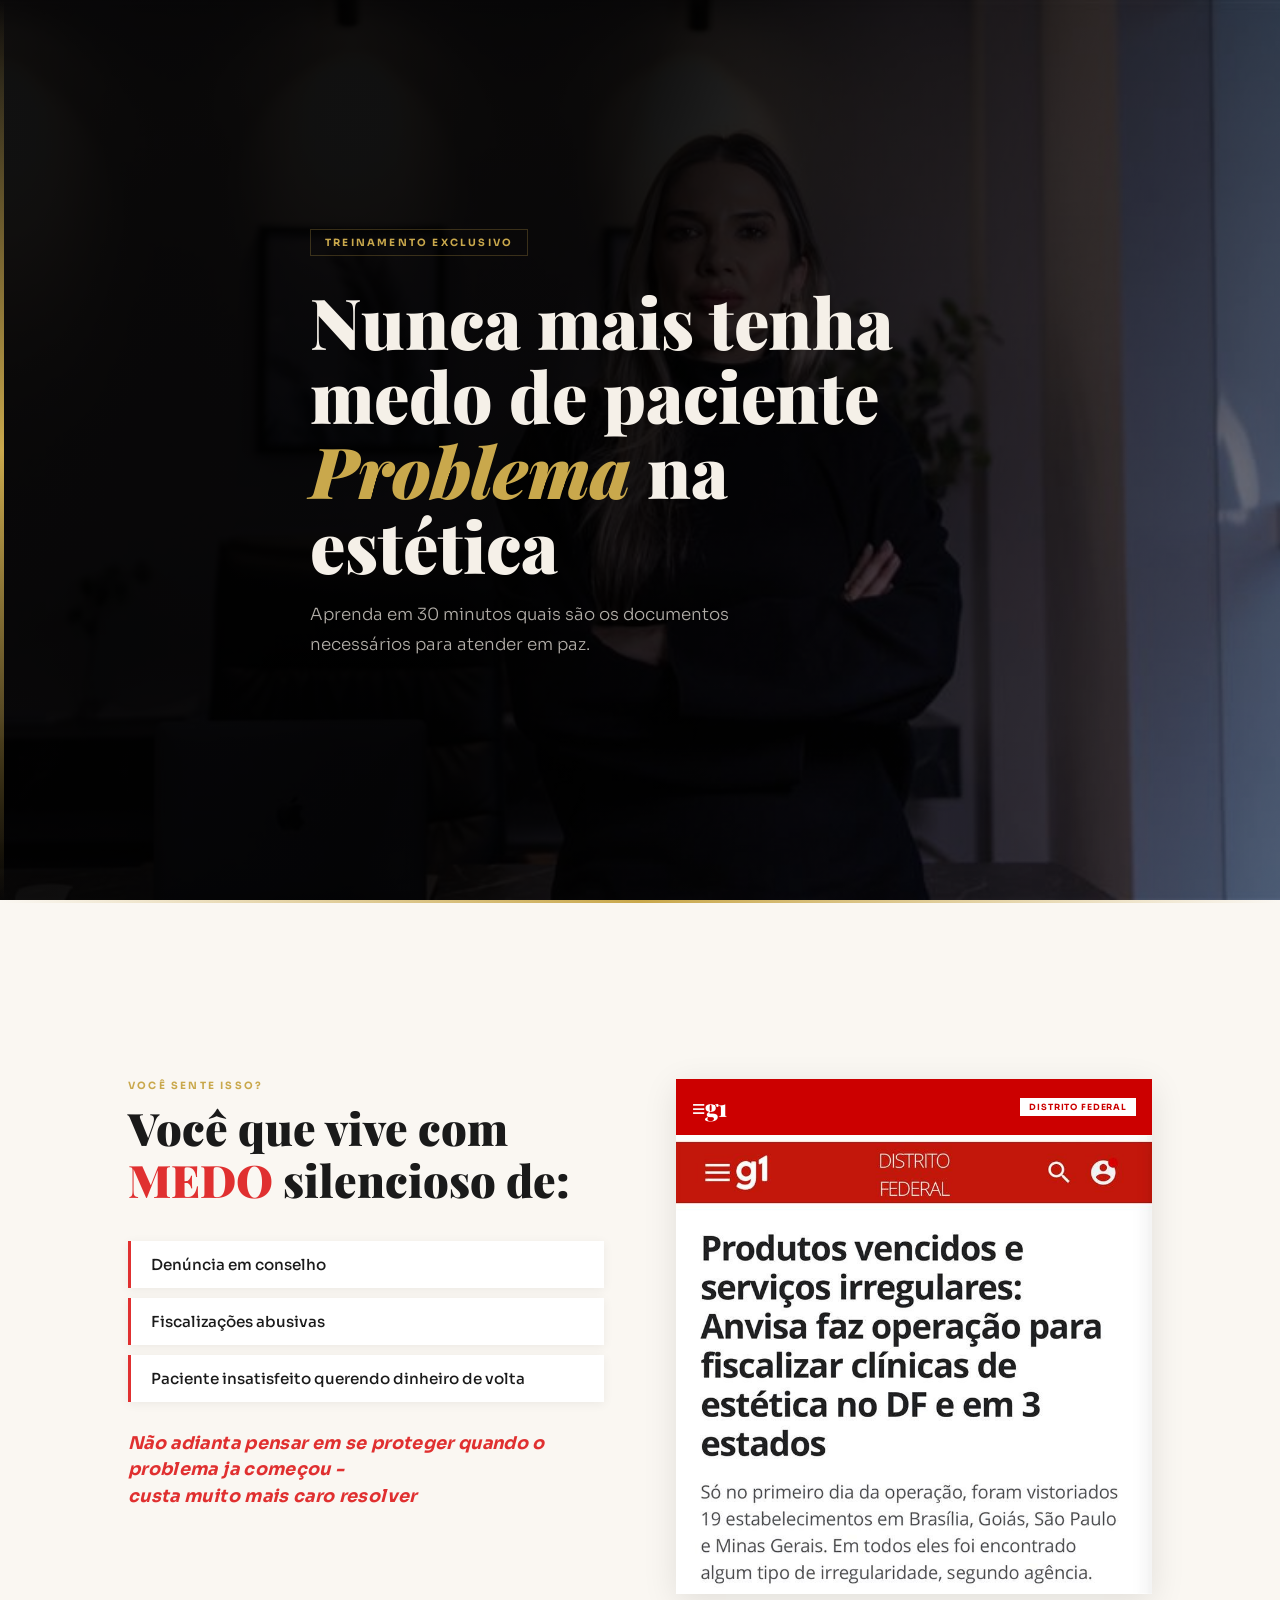
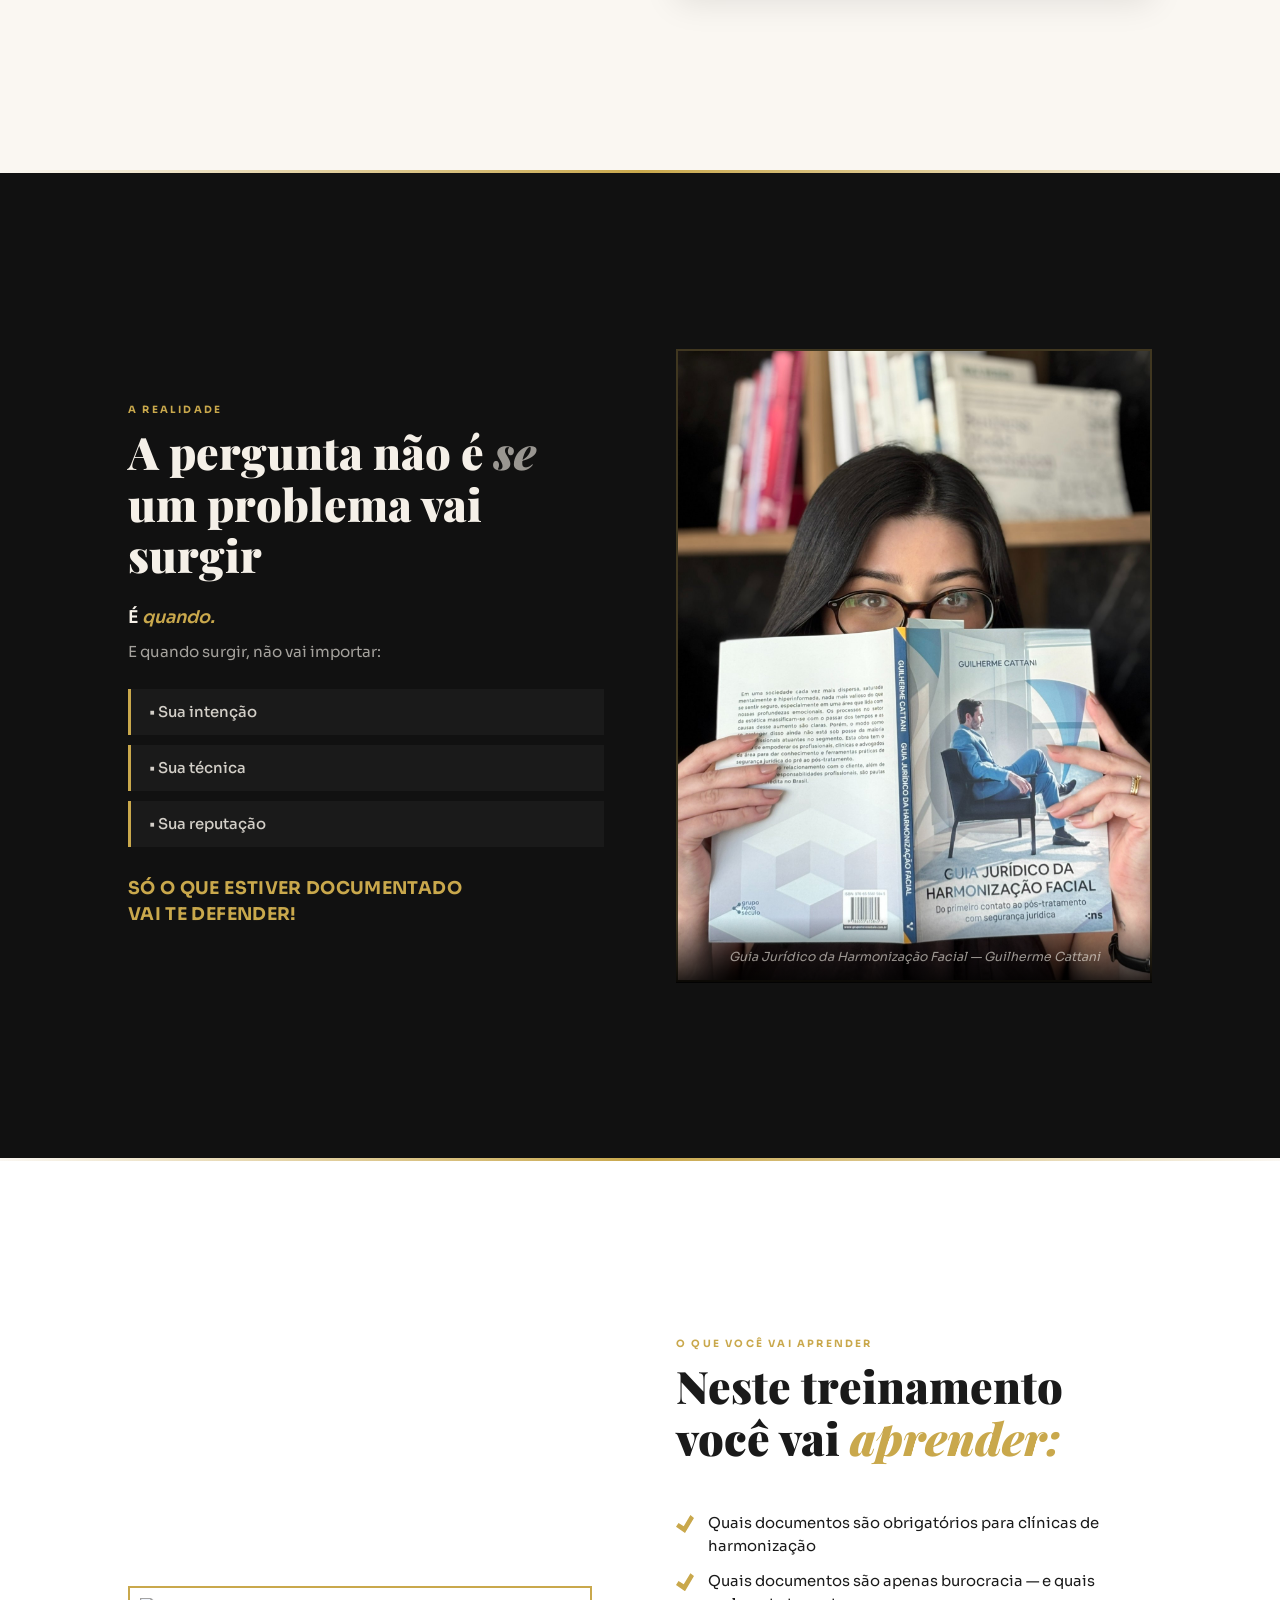
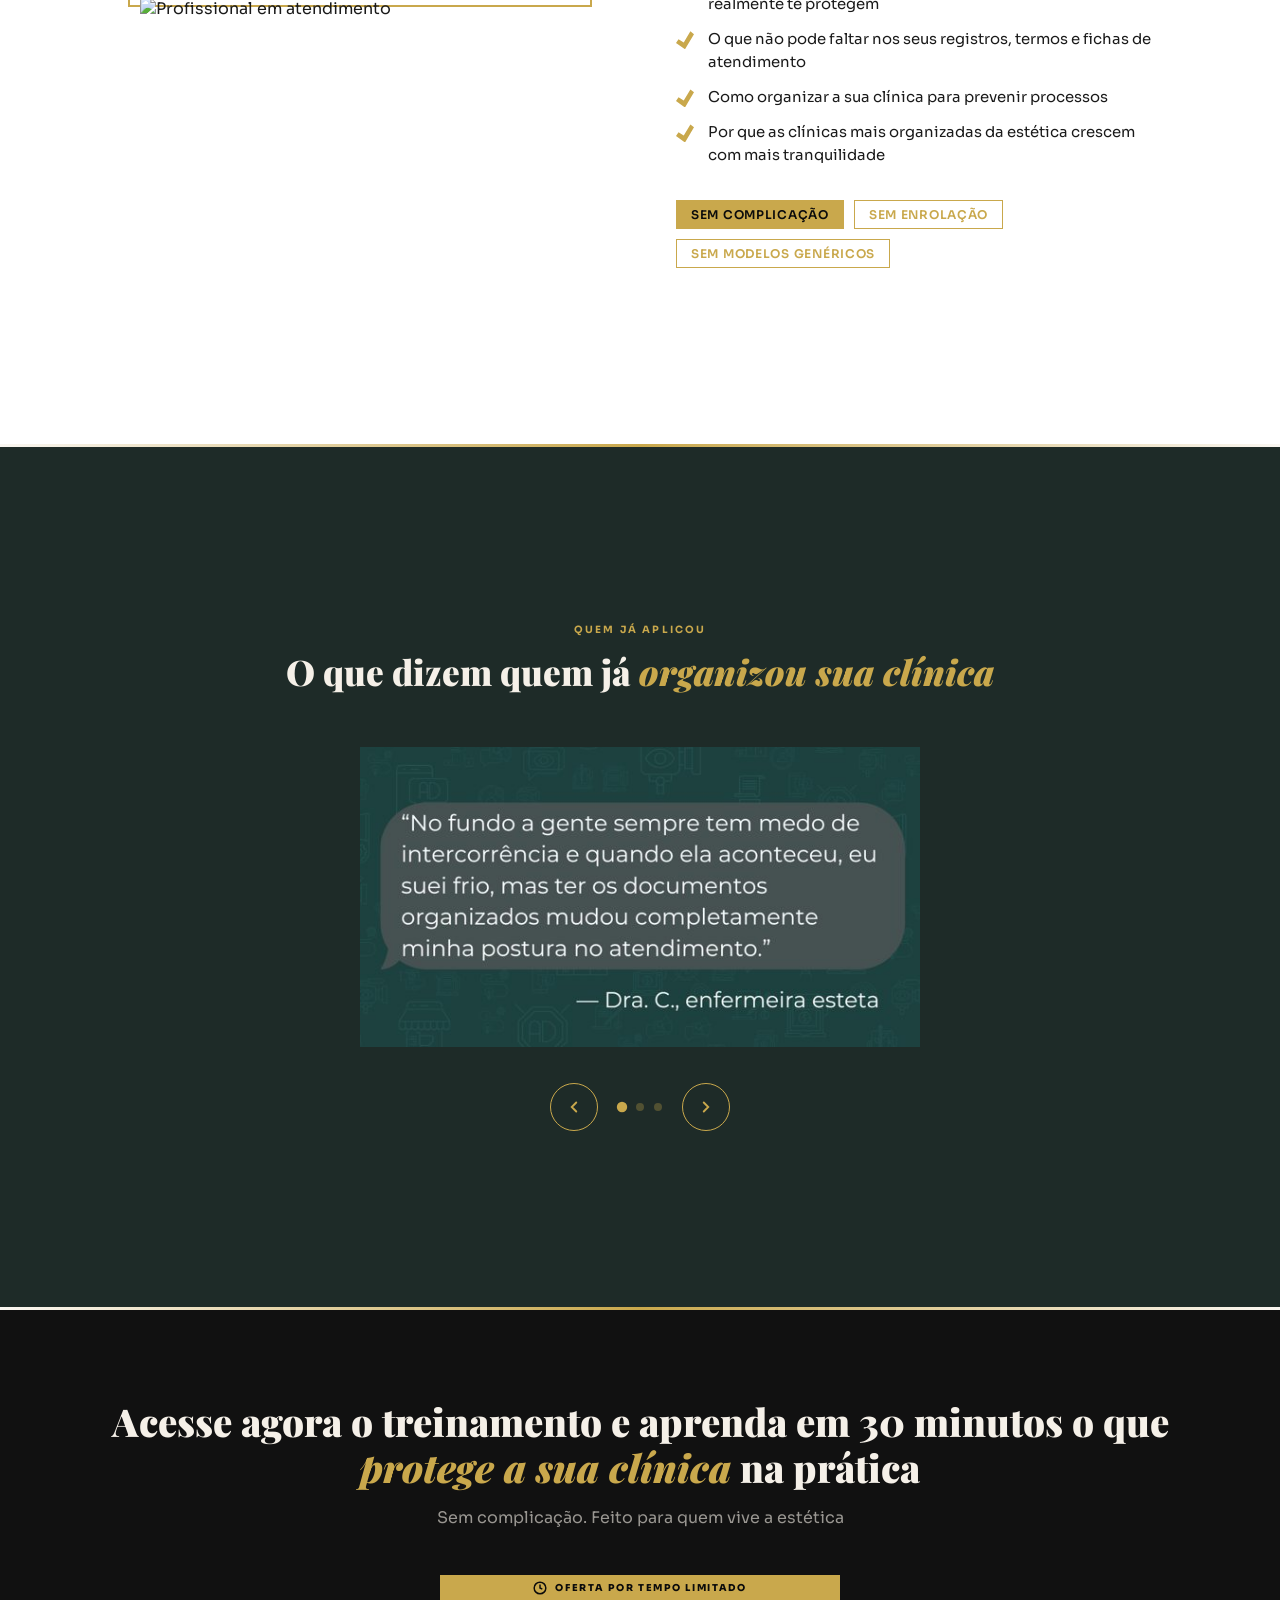
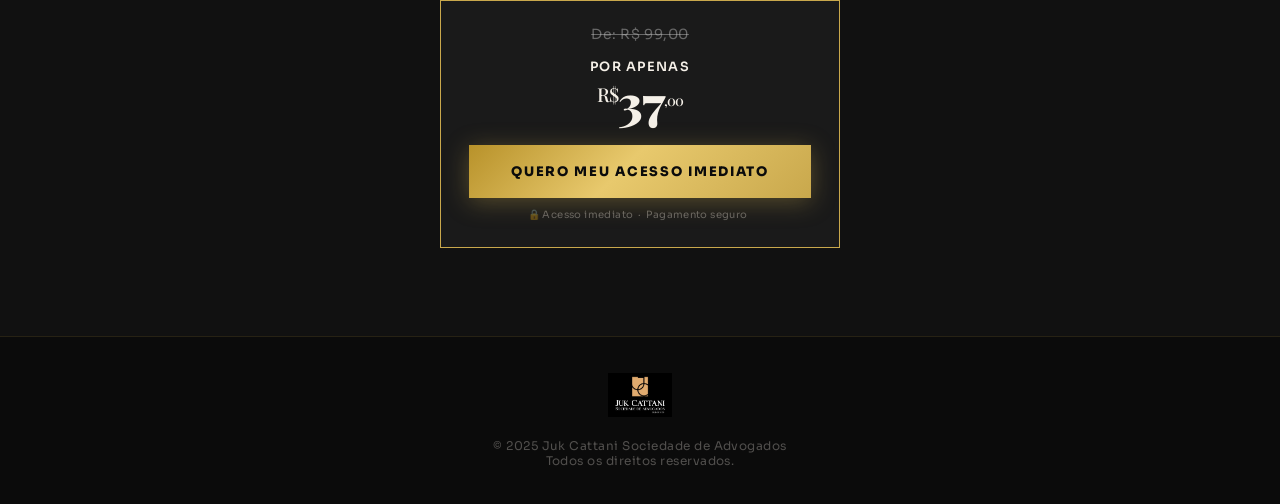
==== commit 5efd5e90: "ajustes" ====
--- a/index.html
+++ b/index.html
@@ -3,7 +3,7 @@
 <head>
 <meta charset="UTF-8">
 <meta name="viewport" content="width=device-width, initial-scale=1.0">
-<title>Nunca Mais Devolva Dinheiro Para Paciente Insatisfeito — Juk Cattani</title>
+<title>Nunca mais tenha medo de paciente — Juk Cattani</title>
 <link rel="preconnect" href="https://fonts.googleapis.com">
 <link rel="preconnect" href="https://fonts.gstatic.com" crossorigin>
 <link href="https://fonts.googleapis.com/css2?family=Playfair+Display:ital,wght@0,700;0,900;1,700&family=Sora:wght@300;400;500;600;700;800&display=swap" rel="stylesheet">
--- a/style.css
+++ b/style.css
@@ -9,7 +9,7 @@
 html{scroll-behavior:smooth}
 body{font-family:'Sora',sans-serif;background:var(--cream);color:var(--text);overflow-x:hidden}
 .hero{position:relative;min-height:100vh;background:var(--black);display:flex;align-items:center;overflow:hidden}
-.hero-bg{position:absolute;inset:0;opacity:.70;filter:grayscale(15%);background-size:cover;background-position:center 20%}
+.hero-bg{position:absolute;inset:0;opacity:.90;filter:grayscale(15%);background-size:cover;background-position:center 20%}
 .hero-noise{position:absolute;inset:0;background-image:url("data:image/svg+xml,%3Csvg viewBox='0 0 200 200' xmlns='http://www.w3.org/2000/svg'%3E%3Cfilter id='n'%3E%3CfeTurbulence type='fractalNoise' baseFrequency='0.9' numOctaves='4' stitchTiles='stitch'/%3E%3C/filter%3E%3Crect width='100%25' height='100%25' filter='url(%23n)' opacity='0.04'/%3E%3C/svg%3E");opacity:.35;pointer-events:none}
 .hero-gradient{position:absolute;inset:0;background:linear-gradient(110deg,rgba(0,0,0,.93) 42%,rgba(0,0,0,.35) 100%)}
 .hero-line{position:absolute;left:0;top:0;bottom:0;width:4px;background:linear-gradient(180deg,transparent,var(--gold),transparent)}
